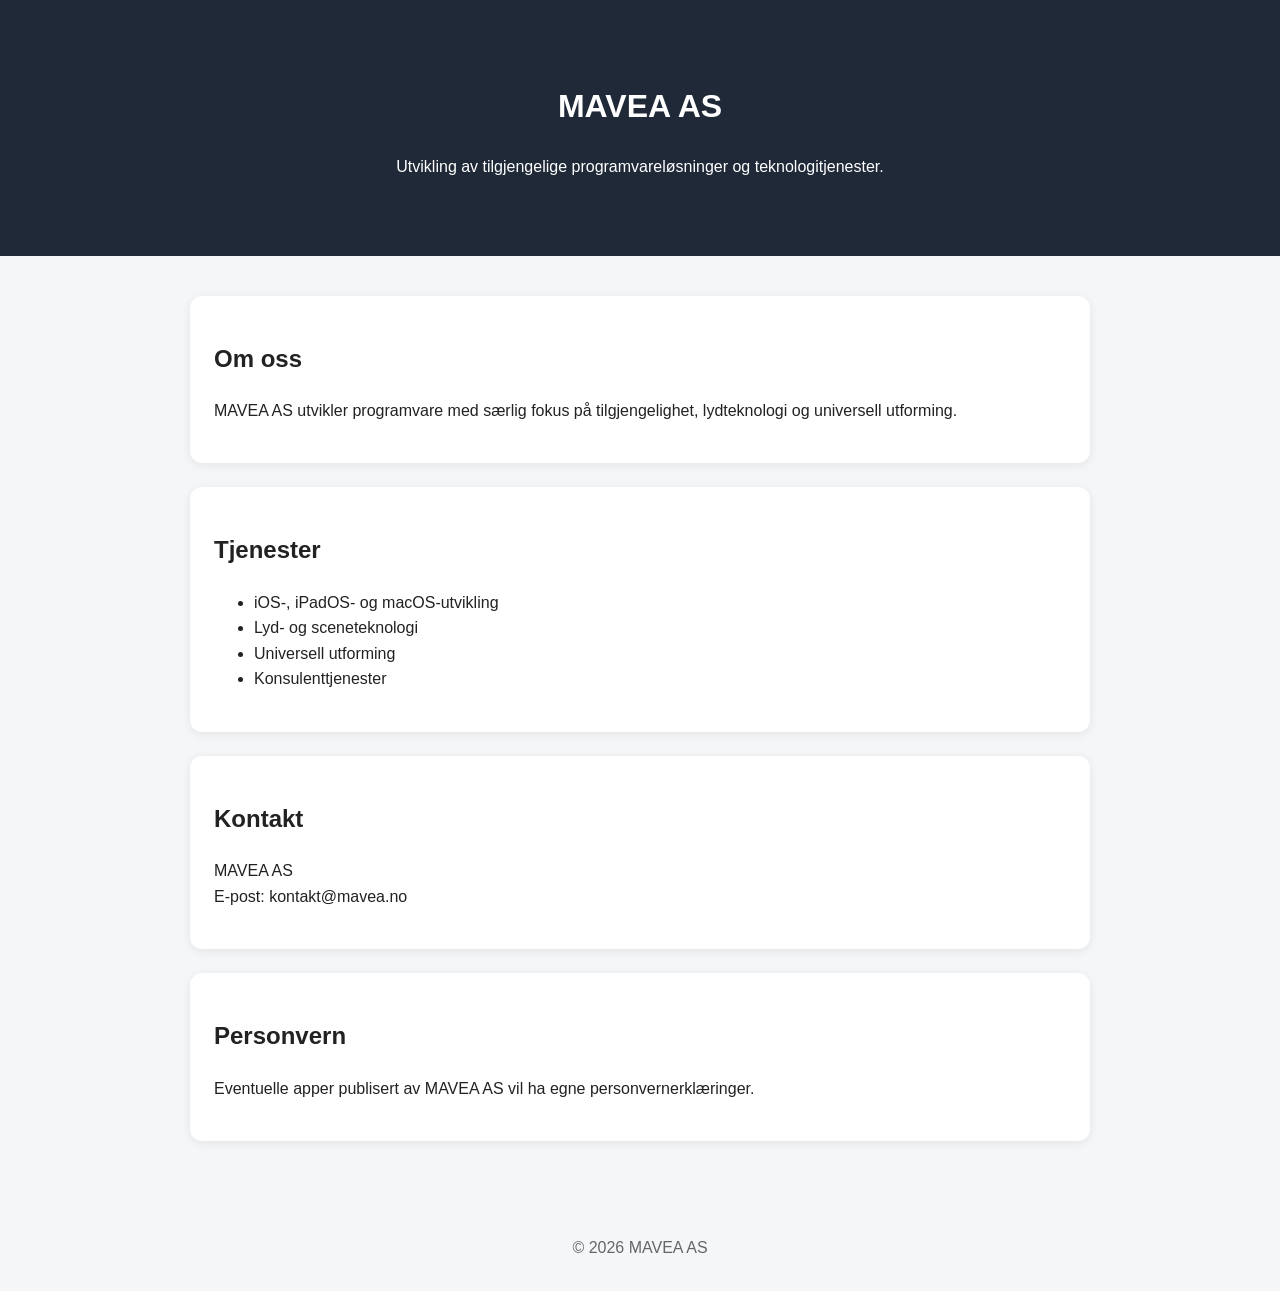
==== index.html @ 47659367 "Add files via upload" ====
<!DOCTYPE html>
<html lang="no"><head><meta charset="UTF-8"><meta name="viewport" content="width=device-width, initial-scale=1.0"><title>MAVEA AS</title><style>body{font-family:-apple-system,BlinkMacSystemFont,"Segoe UI",sans-serif;background:#f4f6f8;color:#222;margin:0;line-height:1.6}header{background:#1f2937;color:#fff;padding:60px 20px;text-align:center}main{max-width:900px;margin:auto;padding:40px 20px}section{background:#fff;padding:24px;margin:0 0 24px;border-radius:12px;box-shadow:0 2px 10px rgba(0,0,0,.08)}footer{text-align:center;padding:30px;color:#666}</style></head><body><header><h1>MAVEA AS</h1><p>Utvikling av tilgjengelige programvareløsninger og teknologitjenester.</p></header><main><section><h2>Om oss</h2><p>MAVEA AS utvikler programvare med særlig fokus på tilgjengelighet, lydteknologi og universell utforming.</p></section><section><h2>Tjenester</h2><ul><li>iOS-, iPadOS- og macOS-utvikling</li><li>Lyd- og sceneteknologi</li><li>Universell utforming</li><li>Konsulenttjenester</li></ul></section><section><h2>Kontakt</h2><p>MAVEA AS<br>E-post: kontakt@mavea.no</p></section><section><h2>Personvern</h2><p>Eventuelle apper publisert av MAVEA AS vil ha egne personvernerklæringer.</p></section></main><footer>&copy; 2026 MAVEA AS</footer></body></html>
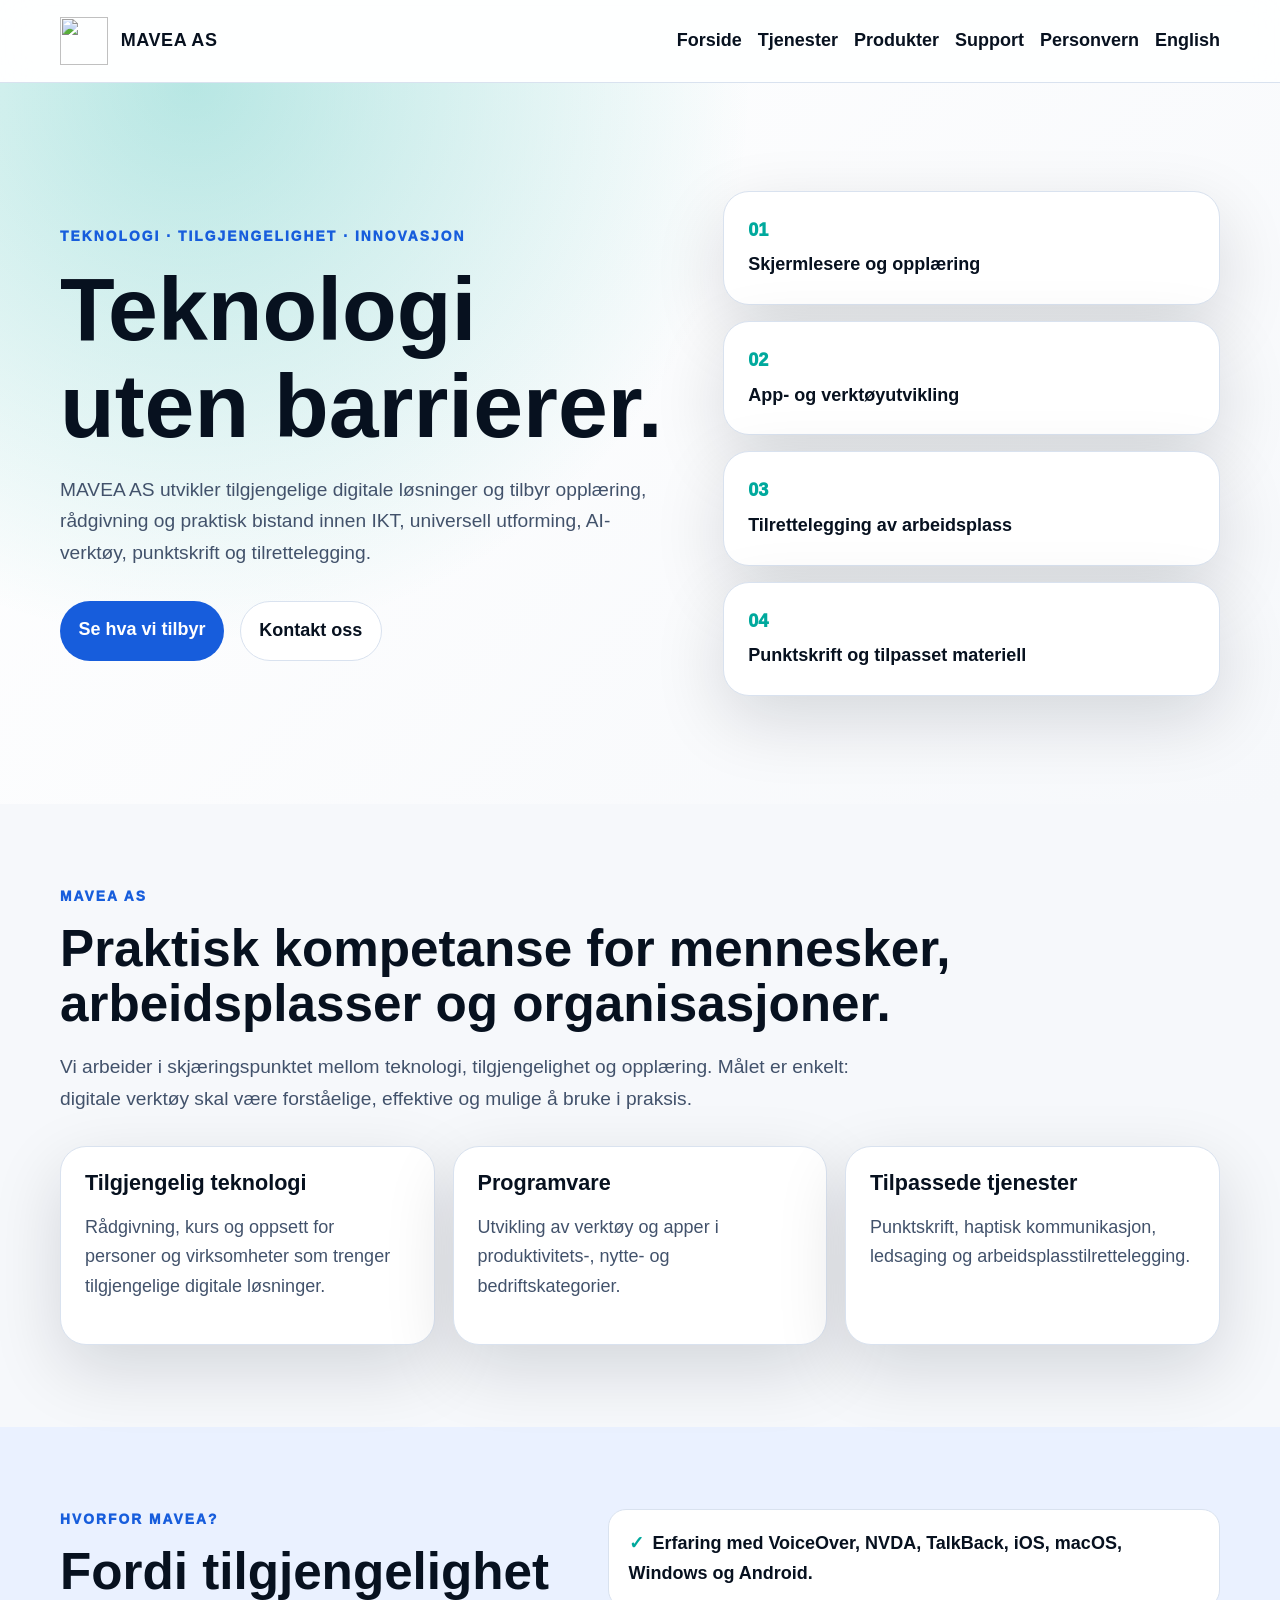
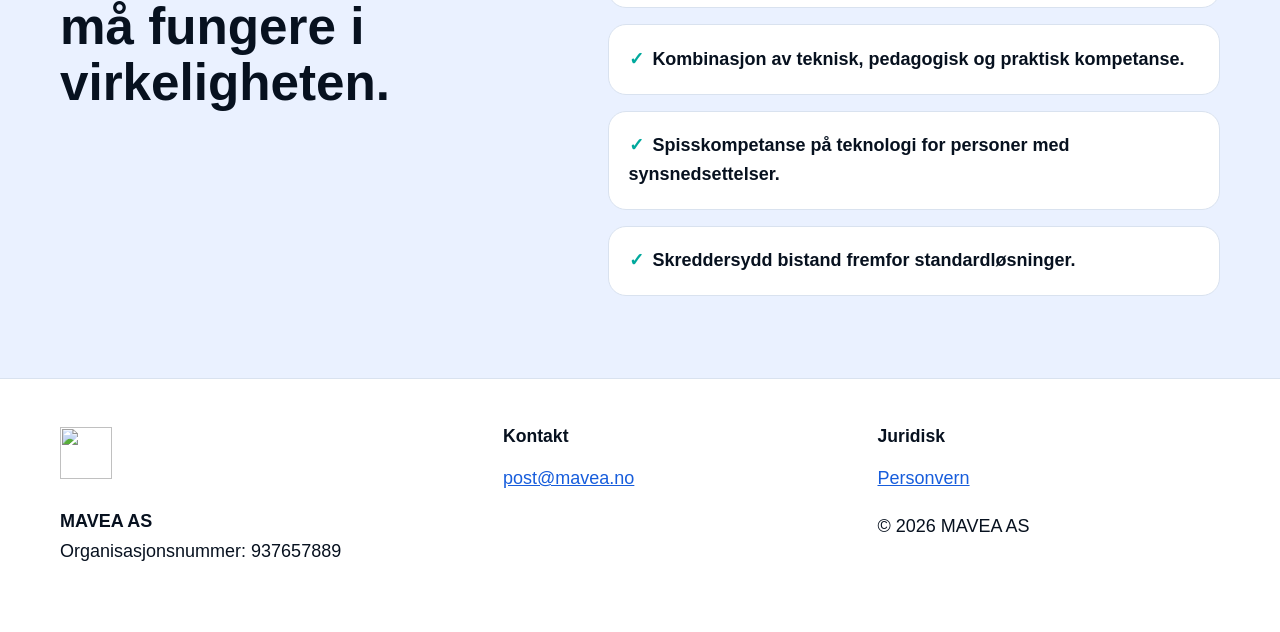
==== commit 4cb46a9c: "Add files via upload" ====
--- a/index.html
+++ b/index.html
@@ -1,2 +1,108 @@
-<!DOCTYPE html>
-<html lang="no"><head><meta charset="UTF-8"><meta name="viewport" content="width=device-width, initial-scale=1.0"><title>MAVEA AS</title><style>body{font-family:-apple-system,BlinkMacSystemFont,"Segoe UI",sans-serif;background:#f4f6f8;color:#222;margin:0;line-height:1.6}header{background:#1f2937;color:#fff;padding:60px 20px;text-align:center}main{max-width:900px;margin:auto;padding:40px 20px}section{background:#fff;padding:24px;margin:0 0 24px;border-radius:12px;box-shadow:0 2px 10px rgba(0,0,0,.08)}footer{text-align:center;padding:30px;color:#666}</style></head><body><header><h1>MAVEA AS</h1><p>Utvikling av tilgjengelige programvareløsninger og teknologitjenester.</p></header><main><section><h2>Om oss</h2><p>MAVEA AS utvikler programvare med særlig fokus på tilgjengelighet, lydteknologi og universell utforming.</p></section><section><h2>Tjenester</h2><ul><li>iOS-, iPadOS- og macOS-utvikling</li><li>Lyd- og sceneteknologi</li><li>Universell utforming</li><li>Konsulenttjenester</li></ul></section><section><h2>Kontakt</h2><p>MAVEA AS<br>E-post: kontakt@mavea.no</p></section><section><h2>Personvern</h2><p>Eventuelle apper publisert av MAVEA AS vil ha egne personvernerklæringer.</p></section></main><footer>&copy; 2026 MAVEA AS</footer></body></html>+<!doctype html>
+<html lang="no">
+<head>
+  <meta charset="utf-8">
+  <meta name="viewport" content="width=device-width, initial-scale=1">
+  <title>MAVEA AS – Teknologi uten barrierer</title>
+  <meta name="description" content="MAVEA AS utvikler tilgjengelige digitale løsninger og tilbyr opplæring, rådgivning og tjenester innen IKT, universell utforming, AI, punktskrift og tilrettelegging.">
+  <meta name="theme-color" content="#07111f">
+  <meta property="og:title" content="MAVEA AS – Teknologi uten barrierer">
+  <meta property="og:description" content="MAVEA AS utvikler tilgjengelige digitale løsninger og tilbyr opplæring, rådgivning og tjenester innen IKT, universell utforming, AI, punktskrift og tilrettelegging.">
+  <meta property="og:type" content="website">
+  <meta property="og:url" content="https://mavea.no/">
+  <meta property="og:image" content="https://mavea.no/assets/og-image.svg">
+  <link rel="icon" href="assets/favicon.svg" type="image/svg+xml">
+  <link rel="manifest" href="manifest.webmanifest">
+  <link rel="stylesheet" href="styles.css">
+</head>
+<body>
+<a class="skip-link" href="#main">Hopp til hovedinnhold</a>
+<header class="site-header">
+  <div class="container header-inner">
+    <a class="brand" href="index.html" aria-label="MAVEA AS">
+      <img src="assets/logo.svg" alt="" class="logo">
+      <span>MAVEA AS</span>
+    </a>
+    <nav class="nav" aria-label="Hovedmeny">
+      
+<a href="index.html">Forside</a>
+<a href="services.html">Tjenester</a>
+<a href="products.html">Produkter</a>
+<a href="support.html">Support</a>
+<a href="privacy.html">Personvern</a>
+<a href="en.html" lang="en">English</a>
+
+    </nav>
+  </div>
+</header>
+<main id="main">
+
+<section class="hero">
+  <div class="container hero-inner">
+    <div>
+      <p class="kicker">Teknologi · tilgjengelighet · innovasjon</p>
+      <h1>Teknologi uten barrierer.</h1>
+      <p class="lead">MAVEA AS utvikler tilgjengelige digitale løsninger og tilbyr opplæring, rådgivning og praktisk bistand innen IKT, universell utforming, AI-verktøy, punktskrift og tilrettelegging.</p>
+      <div class="actions">
+        <a class="button primary" href="services.html">Se hva vi tilbyr</a>
+        <a class="button secondary" href="mailto:post@mavea.no">Kontakt oss</a>
+      </div>
+    </div>
+    <div class="hero-panel" aria-label="Hovedområder">
+      <div><span>01</span><strong>Skjermlesere og opplæring</strong></div>
+      <div><span>02</span><strong>App- og verktøyutvikling</strong></div>
+      <div><span>03</span><strong>Tilrettelegging av arbeidsplass</strong></div>
+      <div><span>04</span><strong>Punktskrift og tilpasset materiell</strong></div>
+    </div>
+  </div>
+</section>
+
+<section class="section">
+  <div class="container">
+    <p class="kicker">MAVEA AS</p>
+    <h2>Praktisk kompetanse for mennesker, arbeidsplasser og organisasjoner.</h2>
+    <p class="intro">Vi arbeider i skjæringspunktet mellom teknologi, tilgjengelighet og opplæring. Målet er enkelt: digitale verktøy skal være forståelige, effektive og mulige å bruke i praksis.</p>
+    <div class="cards">
+      <article class="card"><h3>Tilgjengelig teknologi</h3><p>Rådgivning, kurs og oppsett for personer og virksomheter som trenger tilgjengelige digitale løsninger.</p></article>
+      <article class="card"><h3>Programvare</h3><p>Utvikling av verktøy og apper i produktivitets-, nytte- og bedriftskategorier.</p></article>
+      <article class="card"><h3>Tilpassede tjenester</h3><p>Punktskrift, haptisk kommunikasjon, ledsaging og arbeidsplasstilrettelegging.</p></article>
+    </div>
+  </div>
+</section>
+
+<section class="section alt">
+  <div class="container split">
+    <div>
+      <p class="kicker">Hvorfor MAVEA?</p>
+      <h2>Fordi tilgjengelighet må fungere i virkeligheten.</h2>
+    </div>
+    <ul class="check-list">
+      <li>Erfaring med VoiceOver, NVDA, TalkBack, iOS, macOS, Windows og Android.</li>
+      <li>Kombinasjon av teknisk, pedagogisk og praktisk kompetanse.</li>
+      <li>Spisskompetanse på teknologi for personer med synsnedsettelser.</li>
+      <li>Skreddersydd bistand fremfor standardløsninger.</li>
+    </ul>
+  </div>
+</section>
+
+</main>
+<footer class="footer">
+  <div class="container footer-grid">
+    <div>
+      <img src="assets/logo.svg" alt="" class="footer-logo">
+      <p><strong>MAVEA AS</strong><br>Organisasjonsnummer: 937657889</p>
+    </div>
+    <div>
+      <h2>Kontakt</h2>
+      <p><a href="mailto:post@mavea.no">post@mavea.no</a></p>
+    </div>
+    <div>
+      <h2>Juridisk</h2>
+      <p><a href="privacy.html">Personvern</a></p>
+      <p>© 2026 MAVEA AS</p>
+    </div>
+  </div>
+</footer>
+<script src="script.js"></script>
+</body>
+</html>
--- a/styles.css
+++ b/styles.css
@@ -0,0 +1,4 @@
+
+:root{--bg:#f6f8fb;--surface:#fff;--surface2:#eaf1ff;--text:#07111f;--muted:#42526b;--line:#d9e2ef;--primary:#175ddc;--primary2:#0f3f96;--accent:#00a99d;--gold:#d6a94a;--shadow:0 24px 70px rgba(7,17,31,.14);--radius:26px}
+@media(prefers-color-scheme:dark){:root{--bg:#050914;--surface:#0d1726;--surface2:#101c30;--text:#f6f8fb;--muted:#c7d2e5;--line:#26374f;--primary:#7bb0ff;--primary2:#a7c7ff;--accent:#40dccf;--gold:#f0c76c;--shadow:0 24px 70px rgba(0,0,0,.5)}}
+*{box-sizing:border-box}html{scroll-behavior:smooth}body{margin:0;font-family:-apple-system,BlinkMacSystemFont,"Segoe UI",Roboto,Helvetica,Arial,sans-serif;background:var(--bg);color:var(--text);font-size:18px;line-height:1.65}a{color:var(--primary)}a:focus-visible,button:focus-visible{outline:4px solid var(--accent);outline-offset:4px}.skip-link{position:absolute;top:-100px;left:1rem;background:var(--text);color:var(--bg);padding:.8rem 1rem;border-radius:12px;z-index:999}.skip-link:focus{top:1rem}.container{width:min(1160px,calc(100% - 32px));margin:auto}.site-header{position:sticky;top:0;z-index:20;background:color-mix(in srgb,var(--surface) 88%,transparent);border-bottom:1px solid var(--line);backdrop-filter:blur(18px)}.header-inner{min-height:82px;display:flex;align-items:center;justify-content:space-between;gap:1.2rem}.brand{display:flex;align-items:center;gap:.8rem;color:var(--text);font-weight:900;text-decoration:none;letter-spacing:.03em}.logo{width:48px;height:48px}.nav{display:flex;gap:1rem;flex-wrap:wrap}.nav a{color:var(--text);text-decoration:none;font-weight:750}.nav a:hover{text-decoration:underline}.hero{padding:108px 0;background:radial-gradient(circle at 15% 0%,color-mix(in srgb,var(--accent) 28%,transparent),transparent 35rem),linear-gradient(135deg,var(--surface),var(--bg))}.page-hero{padding:90px 0 60px;background:linear-gradient(135deg,var(--surface),var(--surface2))}.hero-inner{display:grid;grid-template-columns:1.1fr .9fr;gap:56px;align-items:center}.kicker{color:var(--primary);text-transform:uppercase;letter-spacing:.15em;font-size:.86rem;font-weight:950;margin:0 0 .8rem}h1,h2,h3{line-height:1.08;margin:0 0 1rem}h1{font-size:clamp(2.8rem,7vw,5.8rem);max-width:1050px}h2{font-size:clamp(2rem,4vw,3.4rem)}h3{font-size:1.35rem}.lead,.intro{font-size:1.2rem;color:var(--muted);max-width:800px}.actions{display:flex;gap:1rem;flex-wrap:wrap;margin-top:2rem}.button{display:inline-block;border-radius:999px;padding:.9rem 1.15rem;font-weight:900;text-decoration:none}.primary{background:var(--primary);color:white}.secondary{background:var(--surface);border:1px solid var(--line);color:var(--text)}.hero-panel{display:grid;gap:1rem}.hero-panel div,.card,.service,.product-card{background:var(--surface);border:1px solid var(--line);border-radius:var(--radius);padding:1.5rem;box-shadow:var(--shadow)}.hero-panel span{display:block;color:var(--accent);font-weight:950;margin-bottom:.3rem}.section{padding:82px 0}.section.alt{background:var(--surface2)}.cards,.service-grid,.product-grid{display:grid;grid-template-columns:repeat(3,1fr);gap:1.1rem;margin-top:2rem}.service-grid{grid-template-columns:repeat(2,1fr)}.card p,.service p,.product-card p{color:var(--muted)}.split{display:grid;grid-template-columns:.9fr 1.1fr;gap:3rem}.check-list{list-style:none;padding:0;margin:0;display:grid;gap:1rem}.check-list li{background:var(--surface);border:1px solid var(--line);border-radius:18px;padding:1.2rem;font-weight:750}.check-list li:before{content:"✓";color:var(--accent);font-weight:950;margin-right:.55rem}.badge{display:inline-block;border:1px solid var(--line);border-radius:999px;padding:.25rem .7rem;color:var(--primary);font-weight:900;font-size:.85rem}.narrow{max-width:850px}.footer{padding:48px 0;border-top:1px solid var(--line);background:var(--surface)}.footer-grid{display:grid;grid-template-columns:1.2fr 1fr 1fr;gap:2rem}.footer h2{font-size:1.1rem}.footer-logo{width:52px;height:52px}@media(max-width:880px){.header-inner{align-items:flex-start;flex-direction:column;padding:1rem 0}.hero-inner,.cards,.service-grid,.product-grid,.split,.footer-grid{grid-template-columns:1fr}.nav{width:100%}}@media(prefers-reduced-motion:reduce){html{scroll-behavior:auto}}
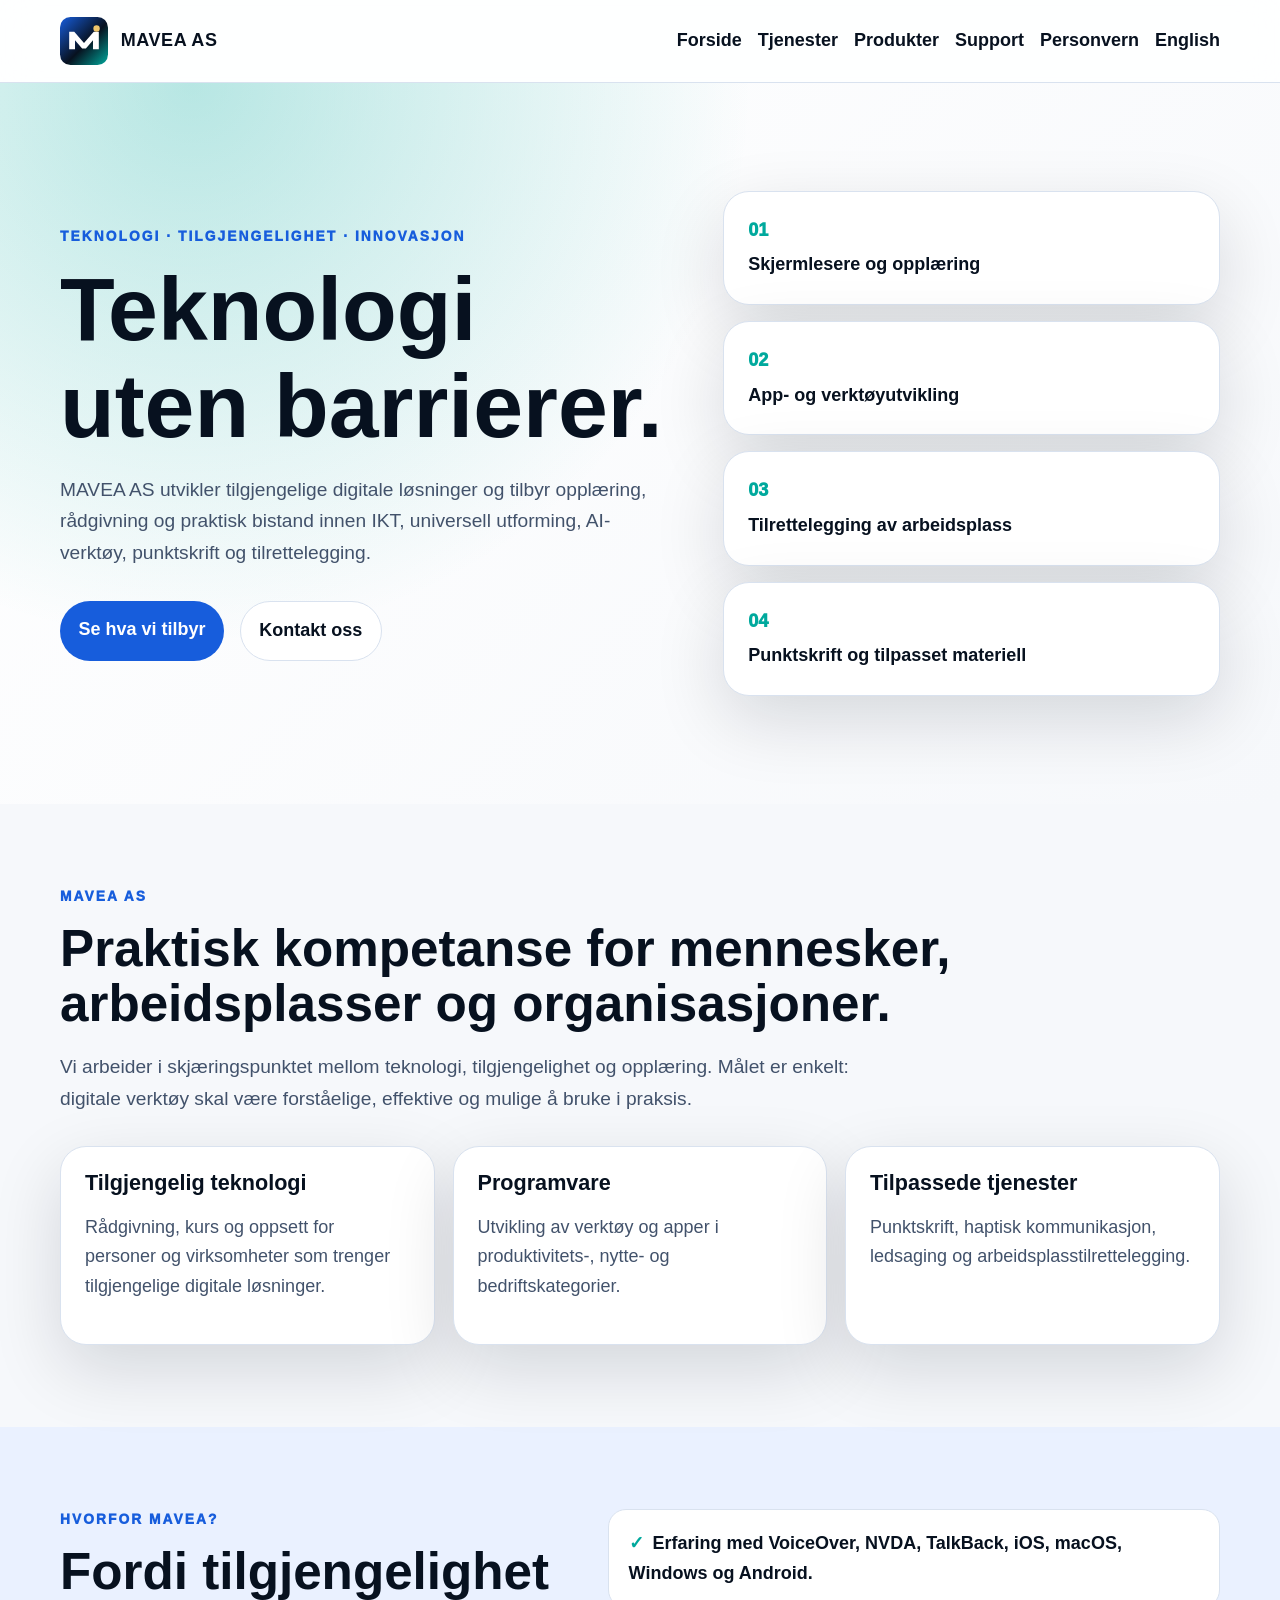
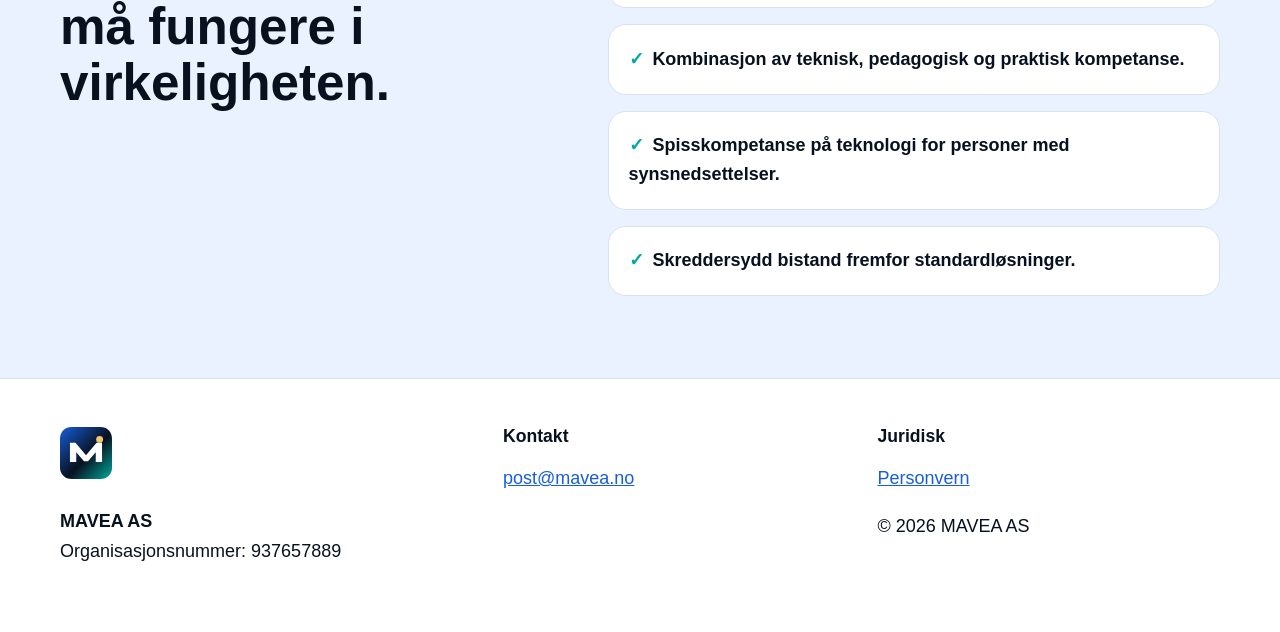
==== commit e42a8ce6: "Add files via upload" ====
--- a/index.html
+++ b/index.html
@@ -10,8 +10,8 @@
   <meta property="og:description" content="MAVEA AS utvikler tilgjengelige digitale løsninger og tilbyr opplæring, rådgivning og tjenester innen IKT, universell utforming, AI, punktskrift og tilrettelegging.">
   <meta property="og:type" content="website">
   <meta property="og:url" content="https://mavea.no/">
-  <meta property="og:image" content="https://mavea.no/assets/og-image.svg">
-  <link rel="icon" href="assets/favicon.svg" type="image/svg+xml">
+  <meta property="og:image" content="https://mavea.no/og-image.svg">
+  <link rel="icon" href="favicon.svg" type="image/svg+xml">
   <link rel="manifest" href="manifest.webmanifest">
   <link rel="stylesheet" href="styles.css">
 </head>
@@ -20,7 +20,7 @@
 <header class="site-header">
   <div class="container header-inner">
     <a class="brand" href="index.html" aria-label="MAVEA AS">
-      <img src="assets/logo.svg" alt="" class="logo">
+      <img src="logo.svg" alt="" class="logo">
       <span>MAVEA AS</span>
     </a>
     <nav class="nav" aria-label="Hovedmeny">
@@ -89,7 +89,7 @@
 <footer class="footer">
   <div class="container footer-grid">
     <div>
-      <img src="assets/logo.svg" alt="" class="footer-logo">
+      <img src="logo.svg" alt="" class="footer-logo">
       <p><strong>MAVEA AS</strong><br>Organisasjonsnummer: 937657889</p>
     </div>
     <div>
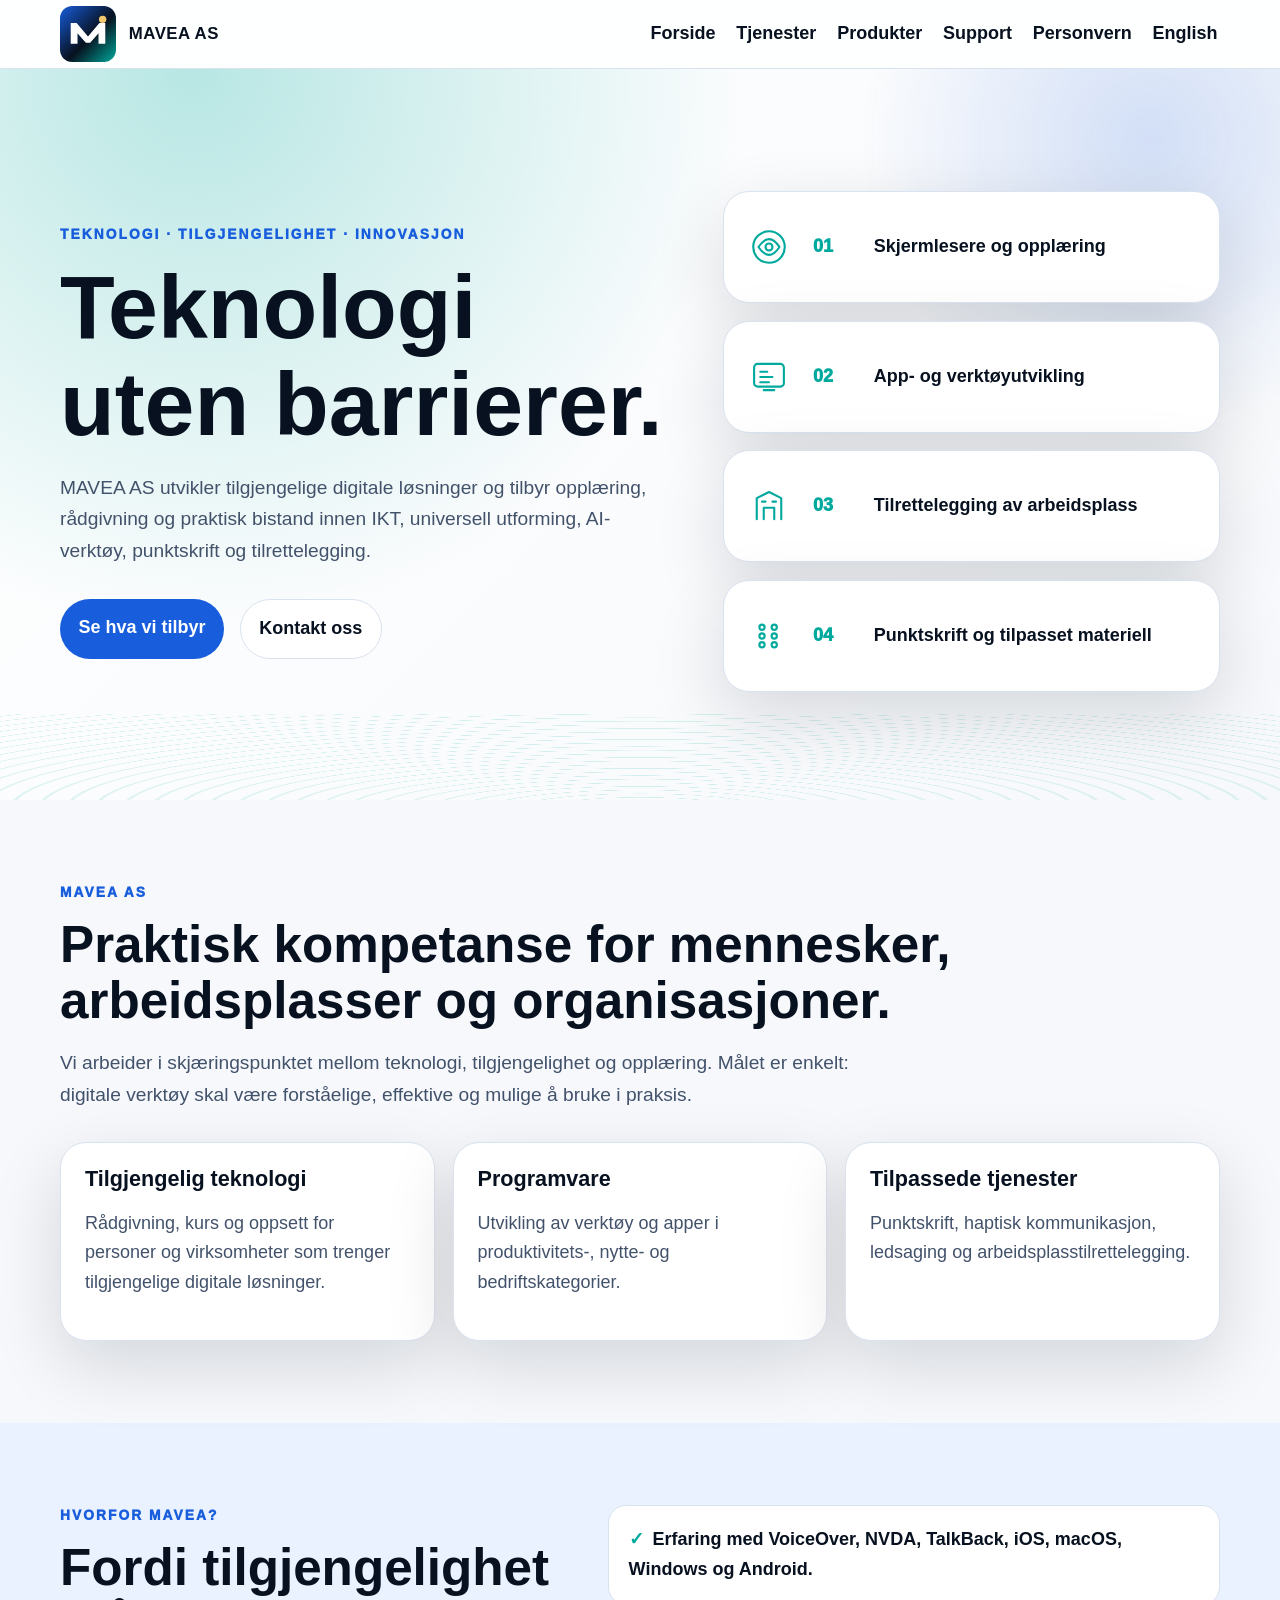
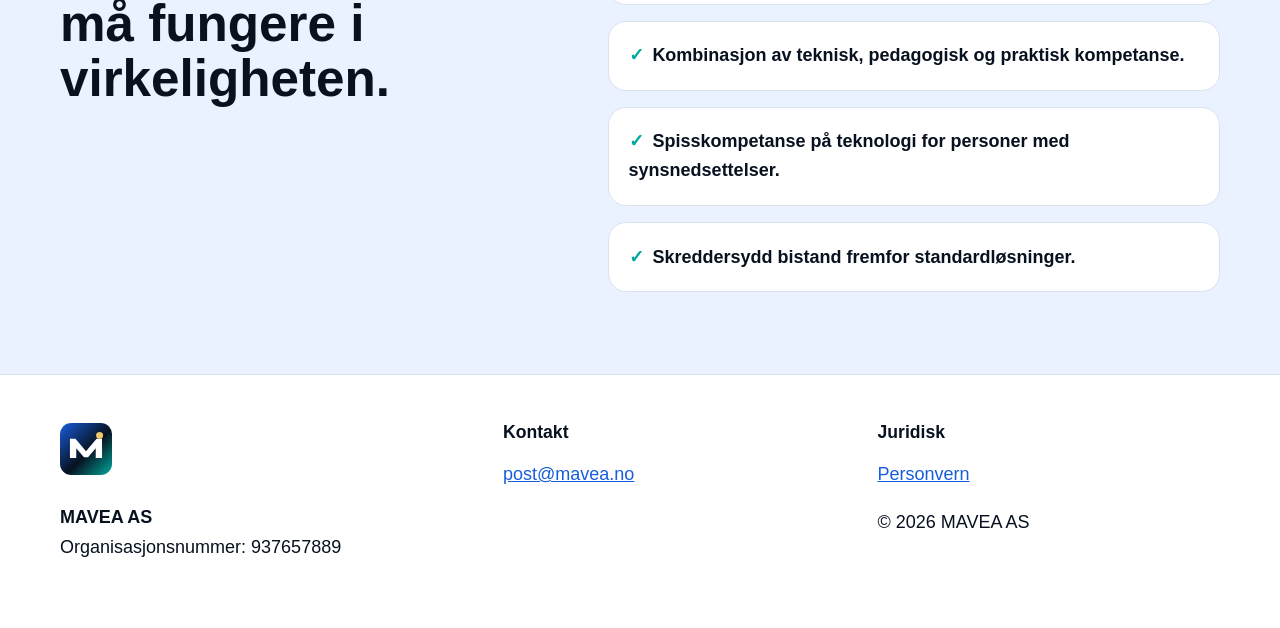
==== commit 370d5d62: "Add files via upload" ====
--- a/index.html
+++ b/index.html
@@ -37,7 +37,7 @@
 </header>
 <main id="main">
 
-<section class="hero">
+<section class="hero hero-enhanced">
   <div class="container hero-inner">
     <div>
       <p class="kicker">Teknologi · tilgjengelighet · innovasjon</p>
@@ -49,10 +49,22 @@
       </div>
     </div>
     <div class="hero-panel" aria-label="Hovedområder">
-      <div><span>01</span><strong>Skjermlesere og opplæring</strong></div>
-      <div><span>02</span><strong>App- og verktøyutvikling</strong></div>
-      <div><span>03</span><strong>Tilrettelegging av arbeidsplass</strong></div>
-      <div><span>04</span><strong>Punktskrift og tilpasset materiell</strong></div>
+      <div class="feature-card">
+        <svg class="feature-icon" aria-hidden="true" viewBox="0 0 48 48"><circle cx="24" cy="24" r="18"/><path d="M12 24c4-6 8-9 12-9s8 3 12 9c-4 6-8 9-12 9s-8-3-12-9Z"/><circle cx="24" cy="24" r="4"/></svg>
+        <span>01</span><strong>Skjermlesere og opplæring</strong>
+      </div>
+      <div class="feature-card">
+        <svg class="feature-icon" aria-hidden="true" viewBox="0 0 48 48"><rect x="7" y="9" width="34" height="26" rx="4"/><path d="M14 18h8M14 24h14M14 30h10M18 39h12"/></svg>
+        <span>02</span><strong>App- og verktøyutvikling</strong>
+      </div>
+      <div class="feature-card">
+        <svg class="feature-icon" aria-hidden="true" viewBox="0 0 48 48"><path d="M10 39V15l14-7 14 7v24"/><path d="M18 39V26h12v13M16 19h4M28 19h4"/></svg>
+        <span>03</span><strong>Tilrettelegging av arbeidsplass</strong>
+      </div>
+      <div class="feature-card">
+        <svg class="feature-icon" aria-hidden="true" viewBox="0 0 48 48"><circle cx="16" cy="14" r="3"/><circle cx="16" cy="24" r="3"/><circle cx="16" cy="34" r="3"/><circle cx="30" cy="14" r="3"/><circle cx="30" cy="24" r="3"/><circle cx="30" cy="34" r="3"/></svg>
+        <span>04</span><strong>Punktskrift og tilpasset materiell</strong>
+      </div>
     </div>
   </div>
 </section>
--- a/styles.css
+++ b/styles.css
@@ -2,3 +2,105 @@
 :root{--bg:#f6f8fb;--surface:#fff;--surface2:#eaf1ff;--text:#07111f;--muted:#42526b;--line:#d9e2ef;--primary:#175ddc;--primary2:#0f3f96;--accent:#00a99d;--gold:#d6a94a;--shadow:0 24px 70px rgba(7,17,31,.14);--radius:26px}
 @media(prefers-color-scheme:dark){:root{--bg:#050914;--surface:#0d1726;--surface2:#101c30;--text:#f6f8fb;--muted:#c7d2e5;--line:#26374f;--primary:#7bb0ff;--primary2:#a7c7ff;--accent:#40dccf;--gold:#f0c76c;--shadow:0 24px 70px rgba(0,0,0,.5)}}
 *{box-sizing:border-box}html{scroll-behavior:smooth}body{margin:0;font-family:-apple-system,BlinkMacSystemFont,"Segoe UI",Roboto,Helvetica,Arial,sans-serif;background:var(--bg);color:var(--text);font-size:18px;line-height:1.65}a{color:var(--primary)}a:focus-visible,button:focus-visible{outline:4px solid var(--accent);outline-offset:4px}.skip-link{position:absolute;top:-100px;left:1rem;background:var(--text);color:var(--bg);padding:.8rem 1rem;border-radius:12px;z-index:999}.skip-link:focus{top:1rem}.container{width:min(1160px,calc(100% - 32px));margin:auto}.site-header{position:sticky;top:0;z-index:20;background:color-mix(in srgb,var(--surface) 88%,transparent);border-bottom:1px solid var(--line);backdrop-filter:blur(18px)}.header-inner{min-height:82px;display:flex;align-items:center;justify-content:space-between;gap:1.2rem}.brand{display:flex;align-items:center;gap:.8rem;color:var(--text);font-weight:900;text-decoration:none;letter-spacing:.03em}.logo{width:48px;height:48px}.nav{display:flex;gap:1rem;flex-wrap:wrap}.nav a{color:var(--text);text-decoration:none;font-weight:750}.nav a:hover{text-decoration:underline}.hero{padding:108px 0;background:radial-gradient(circle at 15% 0%,color-mix(in srgb,var(--accent) 28%,transparent),transparent 35rem),linear-gradient(135deg,var(--surface),var(--bg))}.page-hero{padding:90px 0 60px;background:linear-gradient(135deg,var(--surface),var(--surface2))}.hero-inner{display:grid;grid-template-columns:1.1fr .9fr;gap:56px;align-items:center}.kicker{color:var(--primary);text-transform:uppercase;letter-spacing:.15em;font-size:.86rem;font-weight:950;margin:0 0 .8rem}h1,h2,h3{line-height:1.08;margin:0 0 1rem}h1{font-size:clamp(2.8rem,7vw,5.8rem);max-width:1050px}h2{font-size:clamp(2rem,4vw,3.4rem)}h3{font-size:1.35rem}.lead,.intro{font-size:1.2rem;color:var(--muted);max-width:800px}.actions{display:flex;gap:1rem;flex-wrap:wrap;margin-top:2rem}.button{display:inline-block;border-radius:999px;padding:.9rem 1.15rem;font-weight:900;text-decoration:none}.primary{background:var(--primary);color:white}.secondary{background:var(--surface);border:1px solid var(--line);color:var(--text)}.hero-panel{display:grid;gap:1rem}.hero-panel div,.card,.service,.product-card{background:var(--surface);border:1px solid var(--line);border-radius:var(--radius);padding:1.5rem;box-shadow:var(--shadow)}.hero-panel span{display:block;color:var(--accent);font-weight:950;margin-bottom:.3rem}.section{padding:82px 0}.section.alt{background:var(--surface2)}.cards,.service-grid,.product-grid{display:grid;grid-template-columns:repeat(3,1fr);gap:1.1rem;margin-top:2rem}.service-grid{grid-template-columns:repeat(2,1fr)}.card p,.service p,.product-card p{color:var(--muted)}.split{display:grid;grid-template-columns:.9fr 1.1fr;gap:3rem}.check-list{list-style:none;padding:0;margin:0;display:grid;gap:1rem}.check-list li{background:var(--surface);border:1px solid var(--line);border-radius:18px;padding:1.2rem;font-weight:750}.check-list li:before{content:"✓";color:var(--accent);font-weight:950;margin-right:.55rem}.badge{display:inline-block;border:1px solid var(--line);border-radius:999px;padding:.25rem .7rem;color:var(--primary);font-weight:900;font-size:.85rem}.narrow{max-width:850px}.footer{padding:48px 0;border-top:1px solid var(--line);background:var(--surface)}.footer-grid{display:grid;grid-template-columns:1.2fr 1fr 1fr;gap:2rem}.footer h2{font-size:1.1rem}.footer-logo{width:52px;height:52px}@media(max-width:880px){.header-inner{align-items:flex-start;flex-direction:column;padding:1rem 0}.hero-inner,.cards,.service-grid,.product-grid,.split,.footer-grid{grid-template-columns:1fr}.nav{width:100%}}@media(prefers-reduced-motion:reduce){html{scroll-behavior:auto}}
+
+
+/* Refinement round v4 */
+.site-header .header-inner{
+  min-height:68px;
+}
+.logo{
+  width:56px;
+  height:56px;
+}
+.brand{
+  font-size:1.05rem;
+}
+.hero-enhanced{
+  position:relative;
+  overflow:hidden;
+  padding-top:122px;
+}
+.hero-enhanced::before,
+.hero-enhanced::after{
+  content:"";
+  position:absolute;
+  pointer-events:none;
+  border-radius:50%;
+  filter:blur(1px);
+}
+.hero-enhanced::before{
+  width:620px;
+  height:620px;
+  right:-180px;
+  top:-240px;
+  background:
+    radial-gradient(circle at 50% 50%, color-mix(in srgb,var(--primary) 17%,transparent), transparent 66%);
+}
+.hero-enhanced::after{
+  left:-8%;
+  right:-8%;
+  bottom:-42px;
+  height:160px;
+  border-radius:0;
+  opacity:.36;
+  background:
+    repeating-radial-gradient(ellipse at 50% 100%, transparent 0 12px, color-mix(in srgb,var(--accent) 42%,transparent) 13px 15px, transparent 16px 28px);
+  transform:scaleY(.6);
+}
+.hero-inner{
+  position:relative;
+  z-index:1;
+}
+.hero-panel{
+  gap:1.1rem;
+}
+.feature-card{
+  display:grid;
+  grid-template-columns:52px 48px 1fr;
+  align-items:center;
+  gap:.8rem;
+  min-height:112px;
+  transition:transform .2s ease, box-shadow .2s ease;
+}
+.feature-card:hover{
+  transform:translateY(-3px);
+}
+.feature-icon{
+  width:42px;
+  height:42px;
+  fill:none;
+  stroke:var(--accent);
+  stroke-width:2.4;
+  stroke-linecap:round;
+  stroke-linejoin:round;
+}
+.feature-card span{
+  margin:0;
+  align-self:center;
+}
+.feature-card strong{
+  align-self:center;
+}
+.nav a{
+  padding:.3rem .15rem;
+}
+@media(max-width:880px){
+  .site-header .header-inner{
+    min-height:auto;
+  }
+  .logo{
+    width:52px;
+    height:52px;
+  }
+  .hero-enhanced{
+    padding-top:88px;
+  }
+  .feature-card{
+    grid-template-columns:44px 42px 1fr;
+  }
+}
+@media(prefers-reduced-motion:reduce){
+  .feature-card{
+    transition:none;
+  }
+}
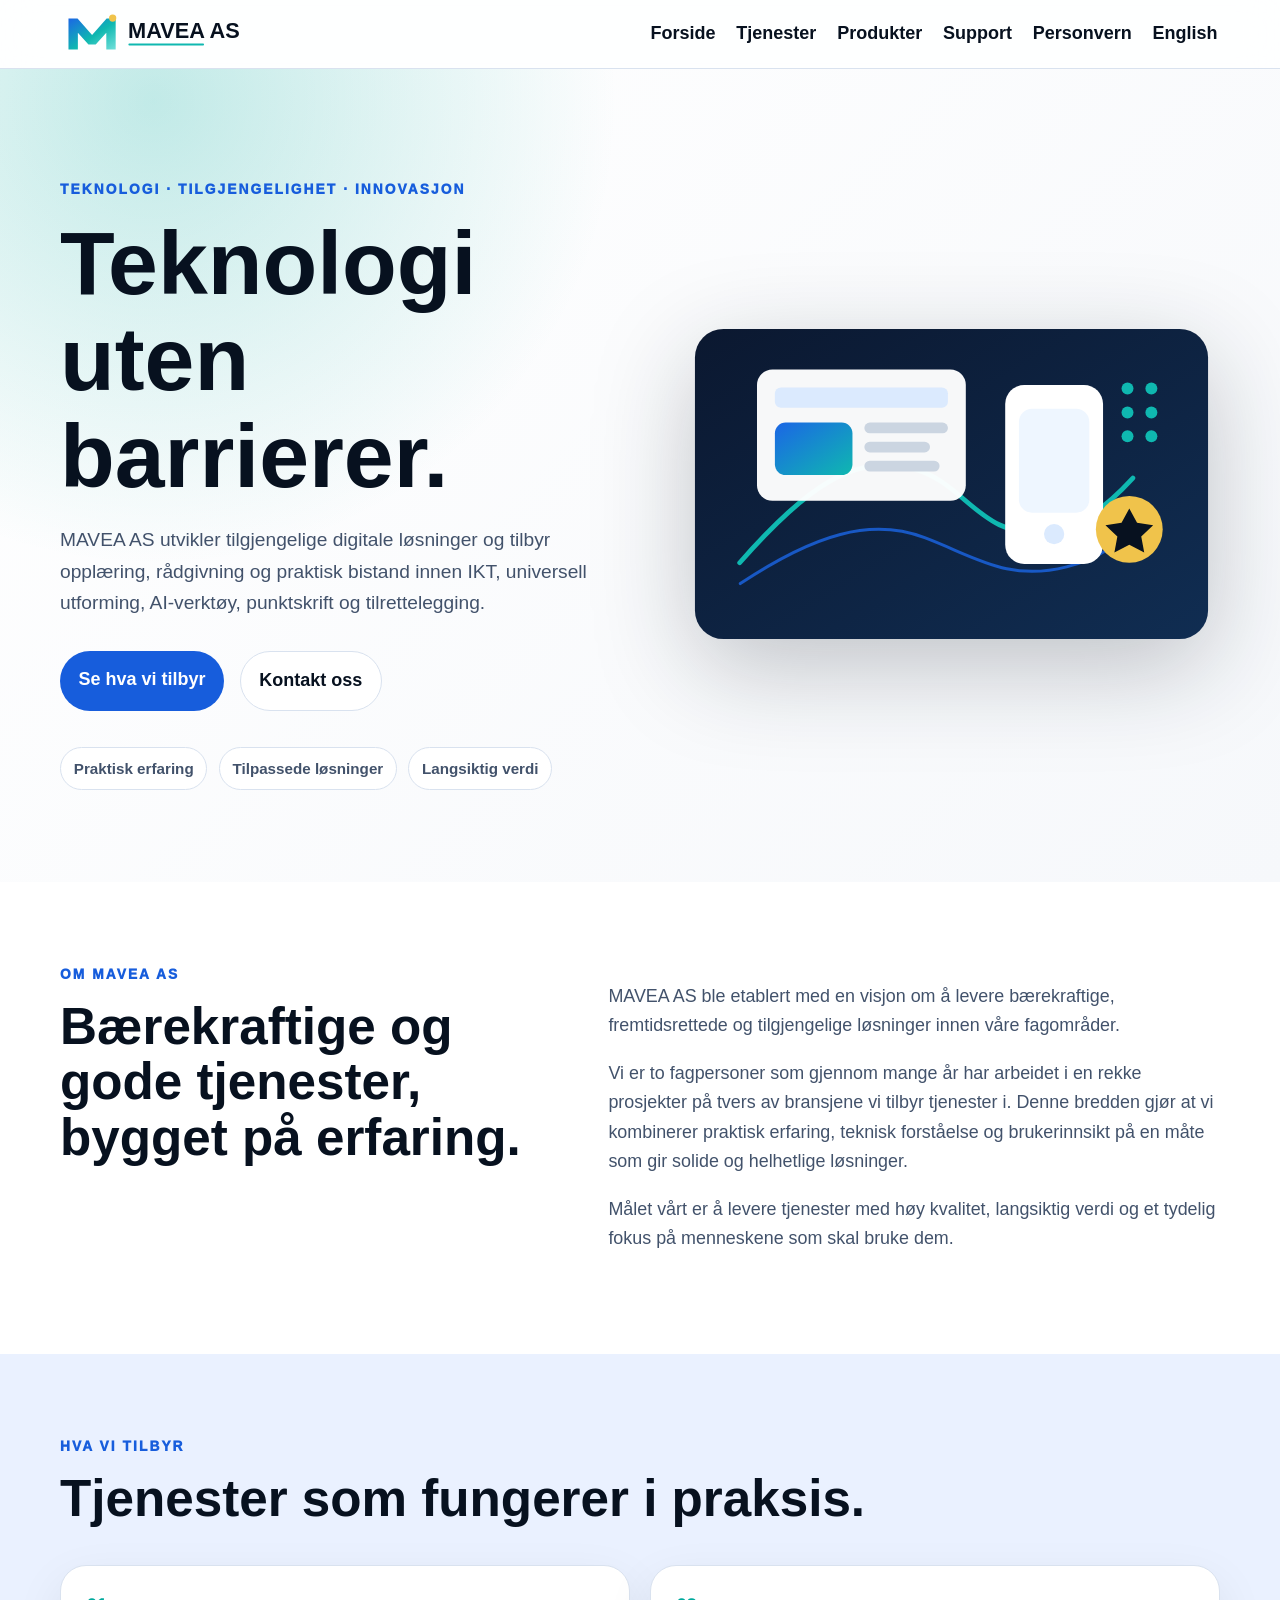
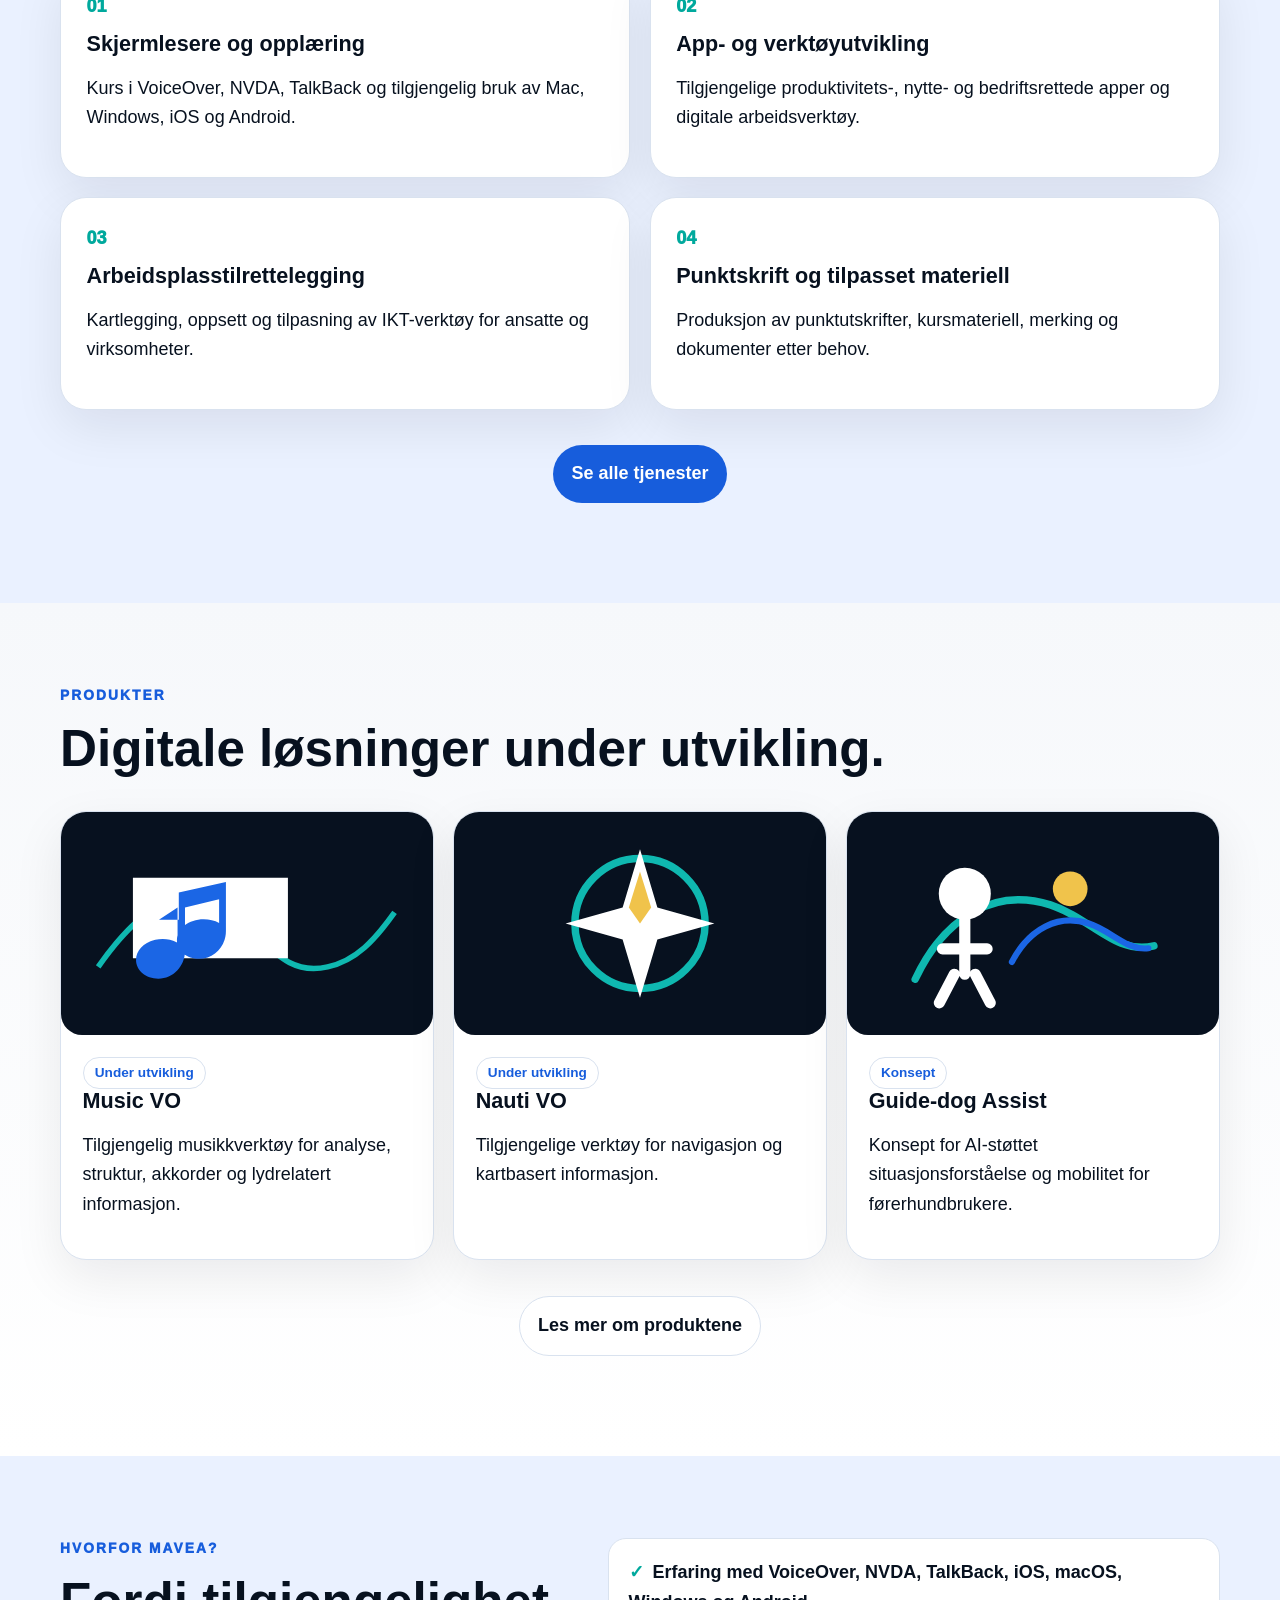
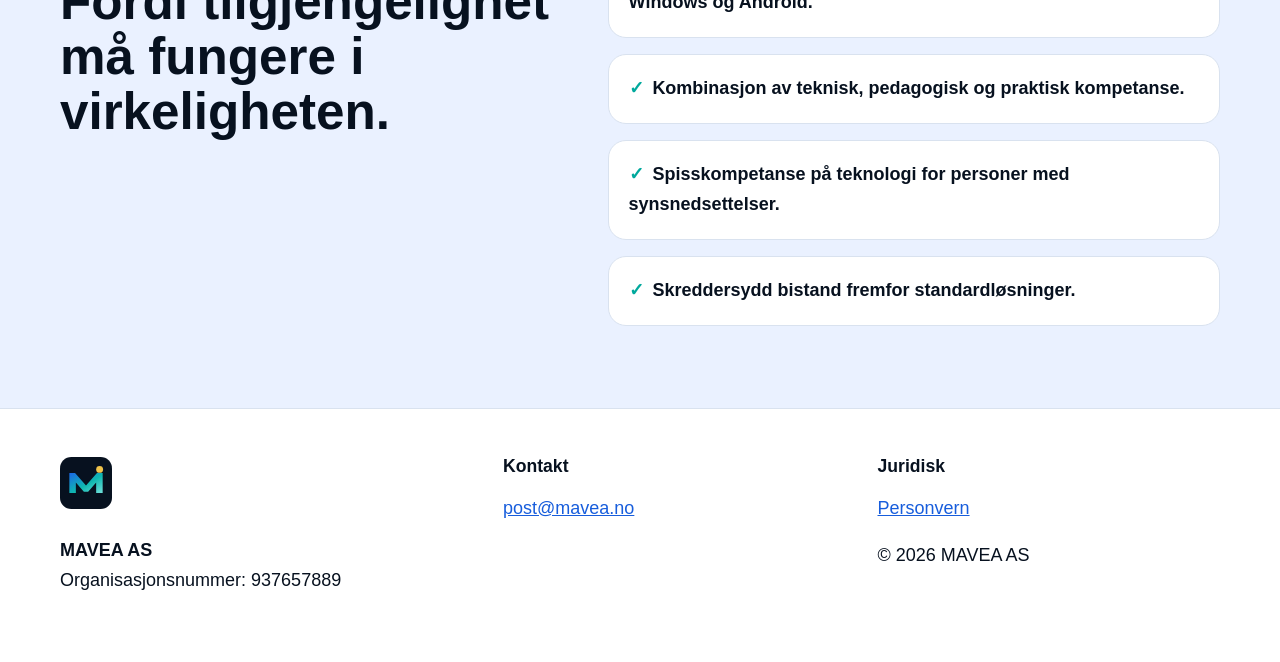
==== commit 43669029: "Add files via upload" ====
--- a/index.html
+++ b/index.html
@@ -19,10 +19,7 @@
 <a class="skip-link" href="#main">Hopp til hovedinnhold</a>
 <header class="site-header">
   <div class="container header-inner">
-    <a class="brand" href="index.html" aria-label="MAVEA AS">
-      <img src="logo.svg" alt="" class="logo">
-      <span>MAVEA AS</span>
-    </a>
+    <a class="brand brand-lockup" href="index.html" aria-label="MAVEA AS"><img src="logo-horizontal.svg" alt="MAVEA AS" class="logo-horizontal"></a>
     <nav class="nav" aria-label="Hovedmeny">
       
 <a href="index.html">Forside</a>
@@ -36,9 +33,8 @@
   </div>
 </header>
 <main id="main">
-
-<section class="hero hero-enhanced">
-  <div class="container hero-inner">
+<section class="hero hero-v5">
+  <div class="container hero-v5-grid">
     <div>
       <p class="kicker">Teknologi · tilgjengelighet · innovasjon</p>
       <h1>Teknologi uten barrierer.</h1>
@@ -47,38 +43,54 @@
         <a class="button primary" href="services.html">Se hva vi tilbyr</a>
         <a class="button secondary" href="mailto:post@mavea.no">Kontakt oss</a>
       </div>
+      <div class="trust-row" aria-label="Våre styrker">
+        <span>Praktisk erfaring</span><span>Tilpassede løsninger</span><span>Langsiktig verdi</span>
+      </div>
     </div>
-    <div class="hero-panel" aria-label="Hovedområder">
-      <div class="feature-card">
-        <svg class="feature-icon" aria-hidden="true" viewBox="0 0 48 48"><circle cx="24" cy="24" r="18"/><path d="M12 24c4-6 8-9 12-9s8 3 12 9c-4 6-8 9-12 9s-8-3-12-9Z"/><circle cx="24" cy="24" r="4"/></svg>
-        <span>01</span><strong>Skjermlesere og opplæring</strong>
-      </div>
-      <div class="feature-card">
-        <svg class="feature-icon" aria-hidden="true" viewBox="0 0 48 48"><rect x="7" y="9" width="34" height="26" rx="4"/><path d="M14 18h8M14 24h14M14 30h10M18 39h12"/></svg>
-        <span>02</span><strong>App- og verktøyutvikling</strong>
-      </div>
-      <div class="feature-card">
-        <svg class="feature-icon" aria-hidden="true" viewBox="0 0 48 48"><path d="M10 39V15l14-7 14 7v24"/><path d="M18 39V26h12v13M16 19h4M28 19h4"/></svg>
-        <span>03</span><strong>Tilrettelegging av arbeidsplass</strong>
-      </div>
-      <div class="feature-card">
-        <svg class="feature-icon" aria-hidden="true" viewBox="0 0 48 48"><circle cx="16" cy="14" r="3"/><circle cx="16" cy="24" r="3"/><circle cx="16" cy="34" r="3"/><circle cx="30" cy="14" r="3"/><circle cx="30" cy="24" r="3"/><circle cx="30" cy="34" r="3"/></svg>
-        <span>04</span><strong>Punktskrift og tilpasset materiell</strong>
-      </div>
+    <div class="hero-art">
+      <img src="hero-illustration.svg" alt="Illustrasjon av tilgjengelig teknologi, mobil, skjerm, punktskrift og navigasjon.">
     </div>
   </div>
 </section>
 
-<section class="section">
+<section class="section about-intro">
+  <div class="container split">
+    <div>
+      <p class="kicker">Om MAVEA AS</p>
+      <h2>Bærekraftige og gode tjenester, bygget på erfaring.</h2>
+    </div>
+    <div class="about-copy">
+      <p>MAVEA AS ble etablert med en visjon om å levere bærekraftige, fremtidsrettede og tilgjengelige løsninger innen våre fagområder.</p>
+      <p>Vi er to fagpersoner som gjennom mange år har arbeidet i en rekke prosjekter på tvers av bransjene vi tilbyr tjenester i. Denne bredden gjør at vi kombinerer praktisk erfaring, teknisk forståelse og brukerinnsikt på en måte som gir solide og helhetlige løsninger.</p>
+      <p>Målet vårt er å levere tjenester med høy kvalitet, langsiktig verdi og et tydelig fokus på menneskene som skal bruke dem.</p>
+    </div>
+  </div>
+</section>
+
+<section class="section alt">
   <div class="container">
-    <p class="kicker">MAVEA AS</p>
-    <h2>Praktisk kompetanse for mennesker, arbeidsplasser og organisasjoner.</h2>
-    <p class="intro">Vi arbeider i skjæringspunktet mellom teknologi, tilgjengelighet og opplæring. Målet er enkelt: digitale verktøy skal være forståelige, effektive og mulige å bruke i praksis.</p>
-    <div class="cards">
-      <article class="card"><h3>Tilgjengelig teknologi</h3><p>Rådgivning, kurs og oppsett for personer og virksomheter som trenger tilgjengelige digitale løsninger.</p></article>
-      <article class="card"><h3>Programvare</h3><p>Utvikling av verktøy og apper i produktivitets-, nytte- og bedriftskategorier.</p></article>
-      <article class="card"><h3>Tilpassede tjenester</h3><p>Punktskrift, haptisk kommunikasjon, ledsaging og arbeidsplasstilrettelegging.</p></article>
+    <p class="kicker">Hva vi tilbyr</p>
+    <h2>Tjenester som fungerer i praksis.</h2>
+    <div class="service-showcase">
+      <article><span class="service-number">01</span><h3>Skjermlesere og opplæring</h3><p>Kurs i VoiceOver, NVDA, TalkBack og tilgjengelig bruk av Mac, Windows, iOS og Android.</p></article>
+      <article><span class="service-number">02</span><h3>App- og verktøyutvikling</h3><p>Tilgjengelige produktivitets-, nytte- og bedriftsrettede apper og digitale arbeidsverktøy.</p></article>
+      <article><span class="service-number">03</span><h3>Arbeidsplasstilrettelegging</h3><p>Kartlegging, oppsett og tilpasning av IKT-verktøy for ansatte og virksomheter.</p></article>
+      <article><span class="service-number">04</span><h3>Punktskrift og tilpasset materiell</h3><p>Produksjon av punktutskrifter, kursmateriell, merking og dokumenter etter behov.</p></article>
     </div>
+    <p class="center-cta"><a class="button primary" href="services.html">Se alle tjenester</a></p>
+  </div>
+</section>
+
+<section class="section products-preview">
+  <div class="container">
+    <p class="kicker">Produkter</p>
+    <h2>Digitale løsninger under utvikling.</h2>
+    <div class="product-preview-grid">
+      <article class="product-preview-card"><img src="product-music.svg" alt=""><div><span class="badge">Under utvikling</span><h3>Music VO</h3><p>Tilgjengelig musikkverktøy for analyse, struktur, akkorder og lydrelatert informasjon.</p></div></article>
+      <article class="product-preview-card"><img src="product-nauti.svg" alt=""><div><span class="badge">Under utvikling</span><h3>Nauti VO</h3><p>Tilgjengelige verktøy for navigasjon og kartbasert informasjon.</p></div></article>
+      <article class="product-preview-card"><img src="product-guide.svg" alt=""><div><span class="badge">Konsept</span><h3>Guide-dog Assist</h3><p>Konsept for AI-støttet situasjonsforståelse og mobilitet for førerhundbrukere.</p></div></article>
+    </div>
+    <p class="center-cta"><a class="button secondary" href="products.html">Les mer om produktene</a></p>
   </div>
 </section>
 
@@ -96,7 +108,6 @@
     </ul>
   </div>
 </section>
-
 </main>
 <footer class="footer">
   <div class="container footer-grid">
--- a/styles.css
+++ b/styles.css
@@ -104,3 +104,38 @@
     transition:none;
   }
 }
+
+/* Version 5 full redesign */
+.logo-horizontal{width:230px;height:auto;display:block}
+.brand-lockup{padding:.2rem 0}
+.hero-v5{padding:110px 0 92px;background:
+radial-gradient(circle at 12% 4%,color-mix(in srgb,var(--accent) 24%,transparent),transparent 29rem),
+linear-gradient(135deg,var(--surface),var(--bg));overflow:hidden}
+.hero-v5-grid{display:grid;grid-template-columns:1fr .95fr;gap:58px;align-items:center}
+.hero-art img{width:100%;height:auto;display:block;filter:drop-shadow(0 28px 50px rgba(7,17,31,.24))}
+.trust-row{display:flex;flex-wrap:wrap;gap:.7rem;margin-top:2.2rem}
+.trust-row span{padding:.5rem .8rem;border:1px solid var(--line);border-radius:999px;background:var(--surface);font-weight:750;color:var(--muted);font-size:.95rem}
+.about-intro{background:var(--surface)}
+.about-copy p{font-size:1.12rem;color:var(--muted)}
+.service-showcase{display:grid;grid-template-columns:repeat(2,1fr);gap:1.2rem;margin-top:2.4rem}
+.service-showcase article{background:var(--surface);border:1px solid var(--line);border-radius:26px;padding:1.6rem;box-shadow:0 18px 50px rgba(7,17,31,.08)}
+.service-number{display:inline-block;color:var(--accent);font-weight:950;margin-bottom:.7rem}
+.center-cta{text-align:center;margin-top:2.2rem}
+.products-preview{background:linear-gradient(180deg,var(--bg),var(--surface))}
+.product-preview-grid{display:grid;grid-template-columns:repeat(3,1fr);gap:1.2rem;margin-top:2.2rem}
+.product-preview-card{background:var(--surface);border:1px solid var(--line);border-radius:26px;overflow:hidden;box-shadow:0 18px 50px rgba(7,17,31,.08)}
+.product-preview-card img{width:100%;display:block}
+.product-preview-card>div{padding:1.35rem}
+.product-detail-grid{display:grid;gap:1.5rem}
+.product-detail-card{display:grid;grid-template-columns:320px 1fr;gap:2rem;align-items:center;background:var(--surface);border:1px solid var(--line);border-radius:28px;padding:1.3rem;box-shadow:0 18px 50px rgba(7,17,31,.08)}
+.product-detail-card img{width:100%;border-radius:20px}
+.text-link{font-weight:850}
+@media(max-width:920px){
+  .logo-horizontal{width:205px}
+  .hero-v5-grid,.service-showcase,.product-preview-grid,.product-detail-card{grid-template-columns:1fr}
+  .product-detail-card{gap:1rem}
+}
+@media(prefers-color-scheme:dark){
+  .logo-horizontal{filter:brightness(1.18)}
+  .hero-art img{filter:drop-shadow(0 28px 50px rgba(0,0,0,.45))}
+}
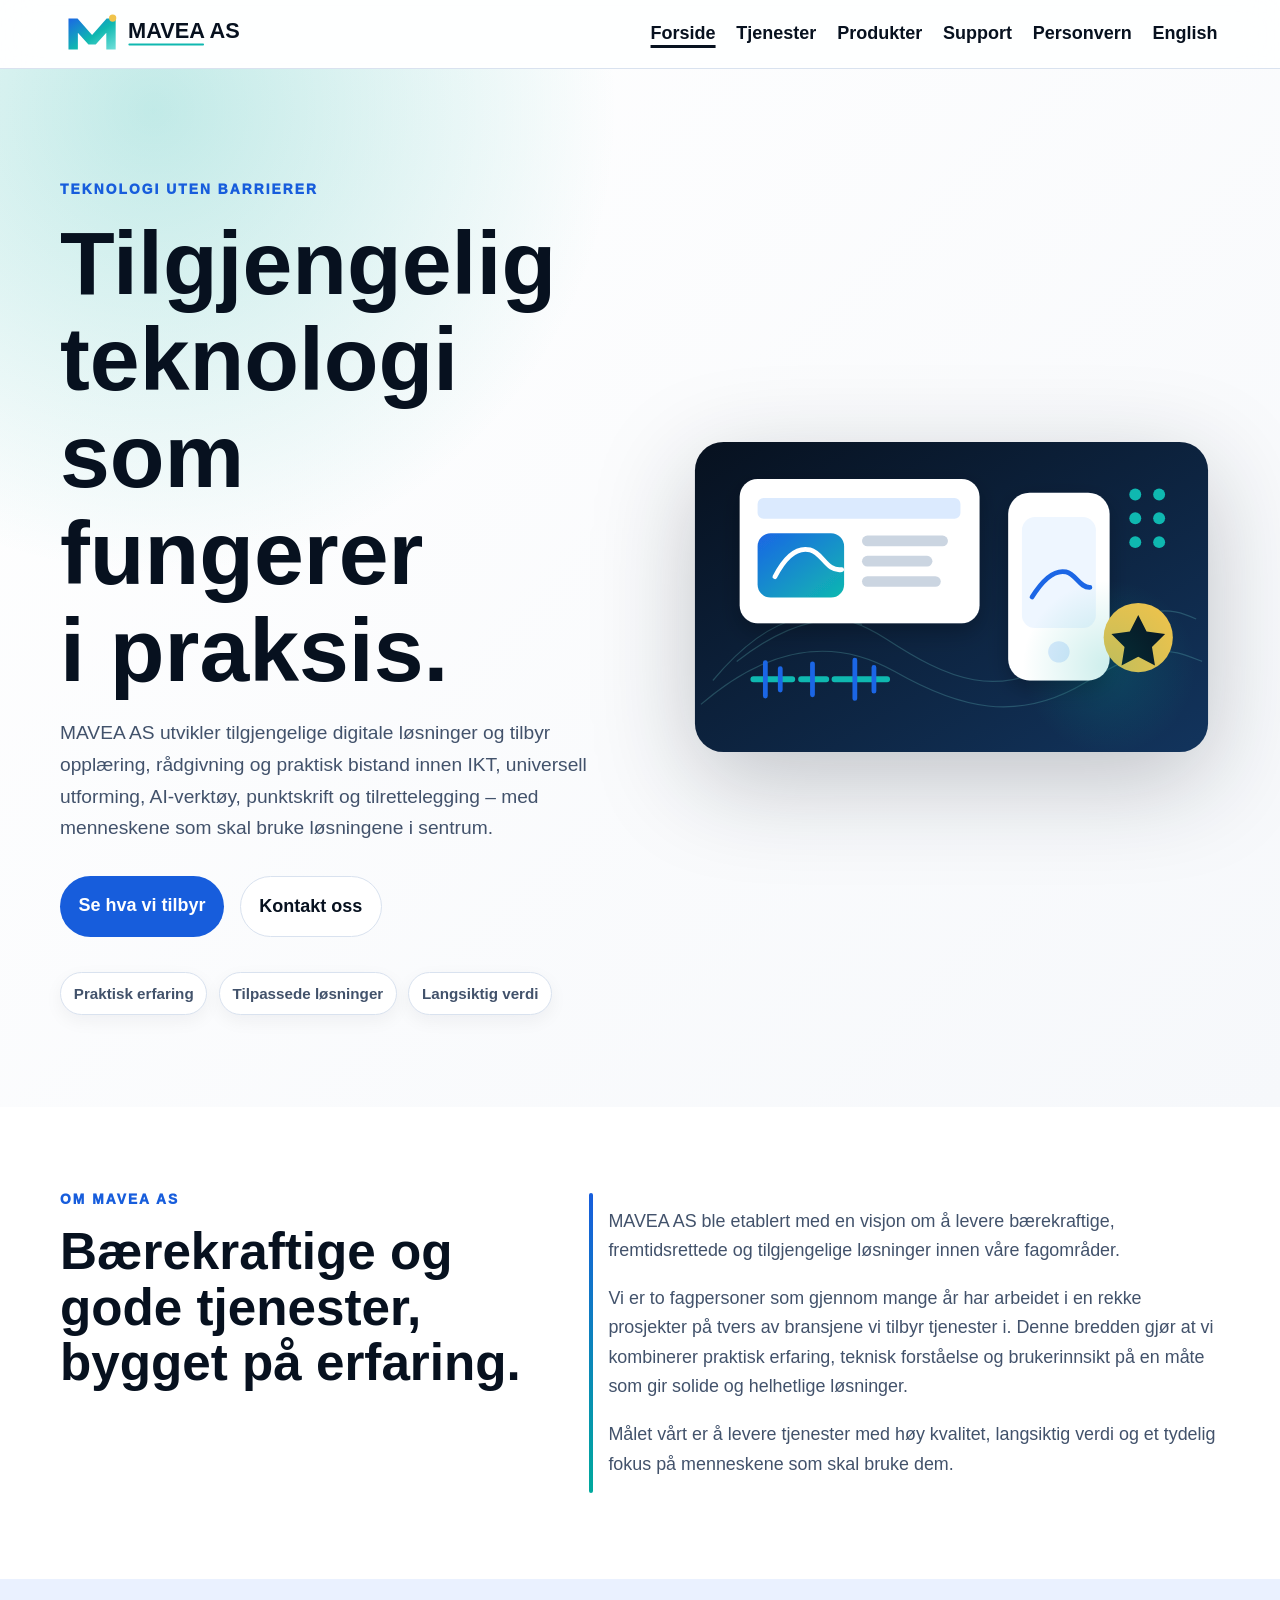
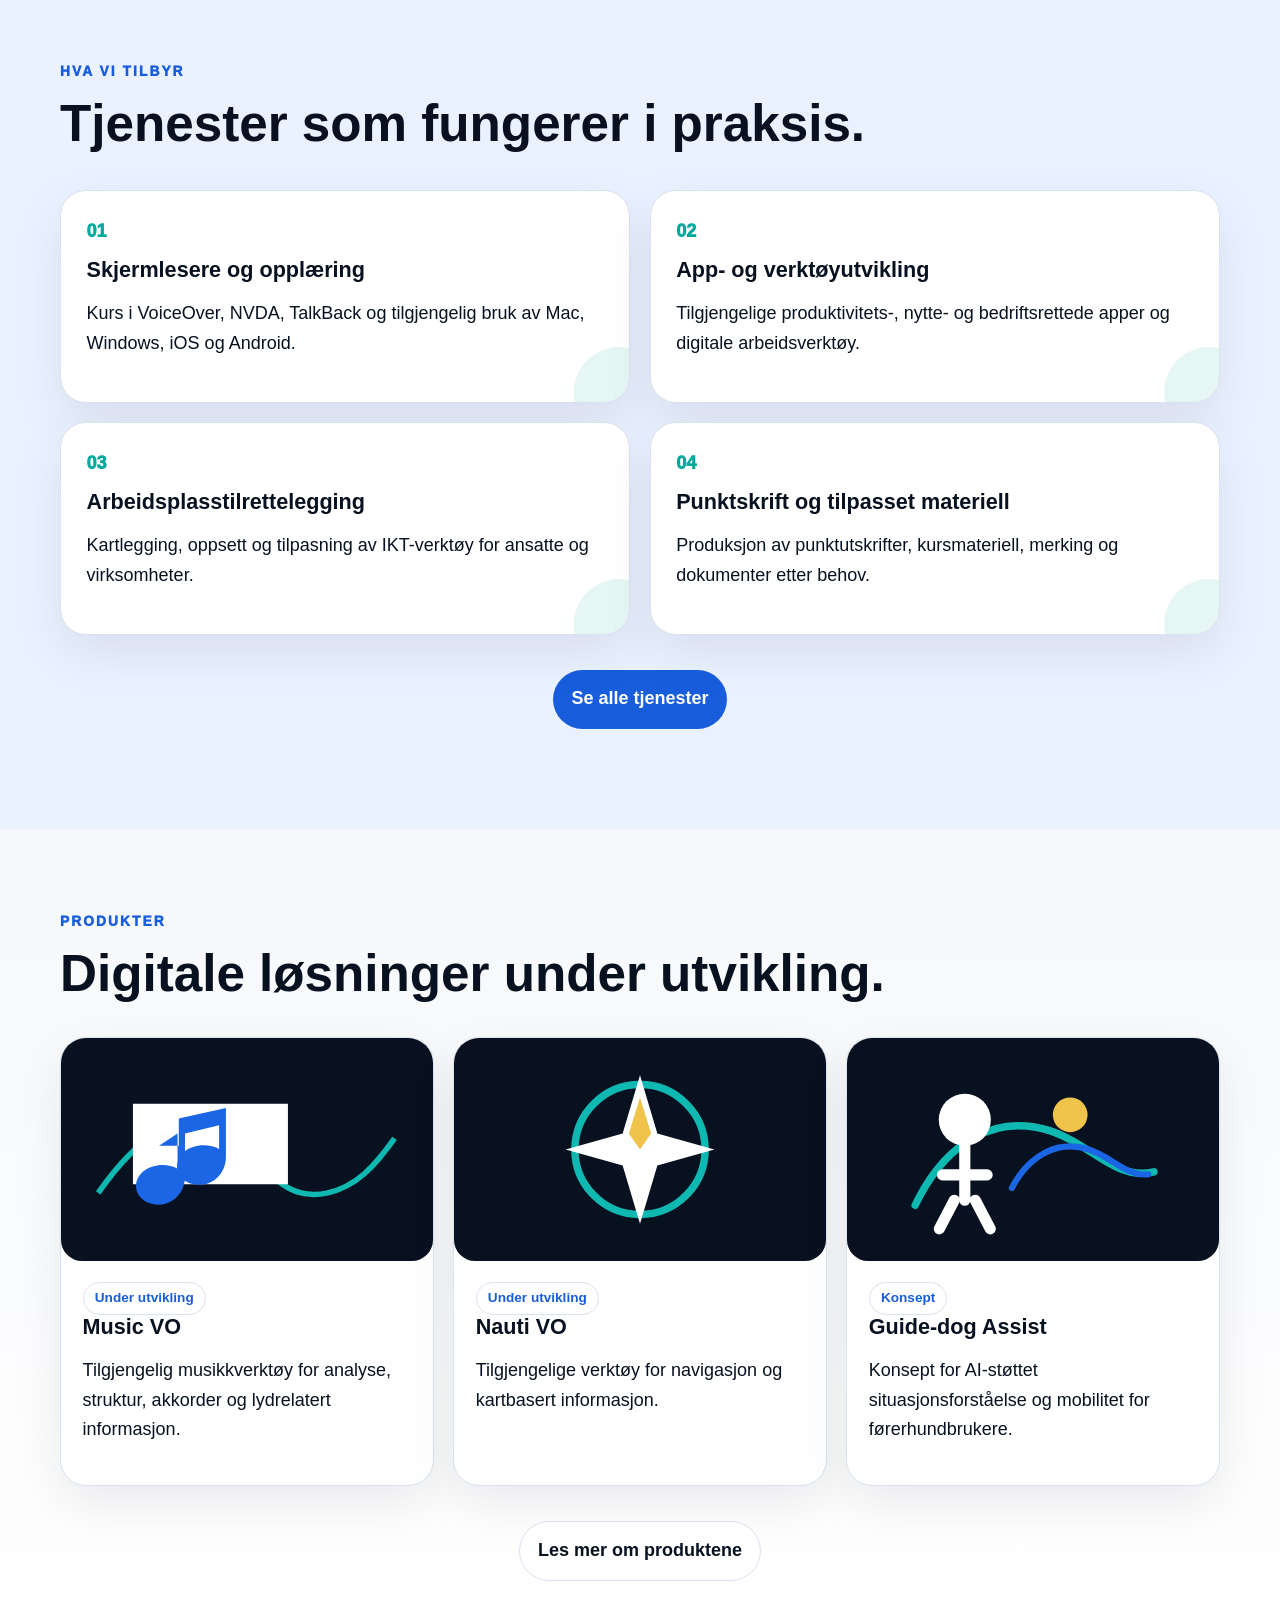
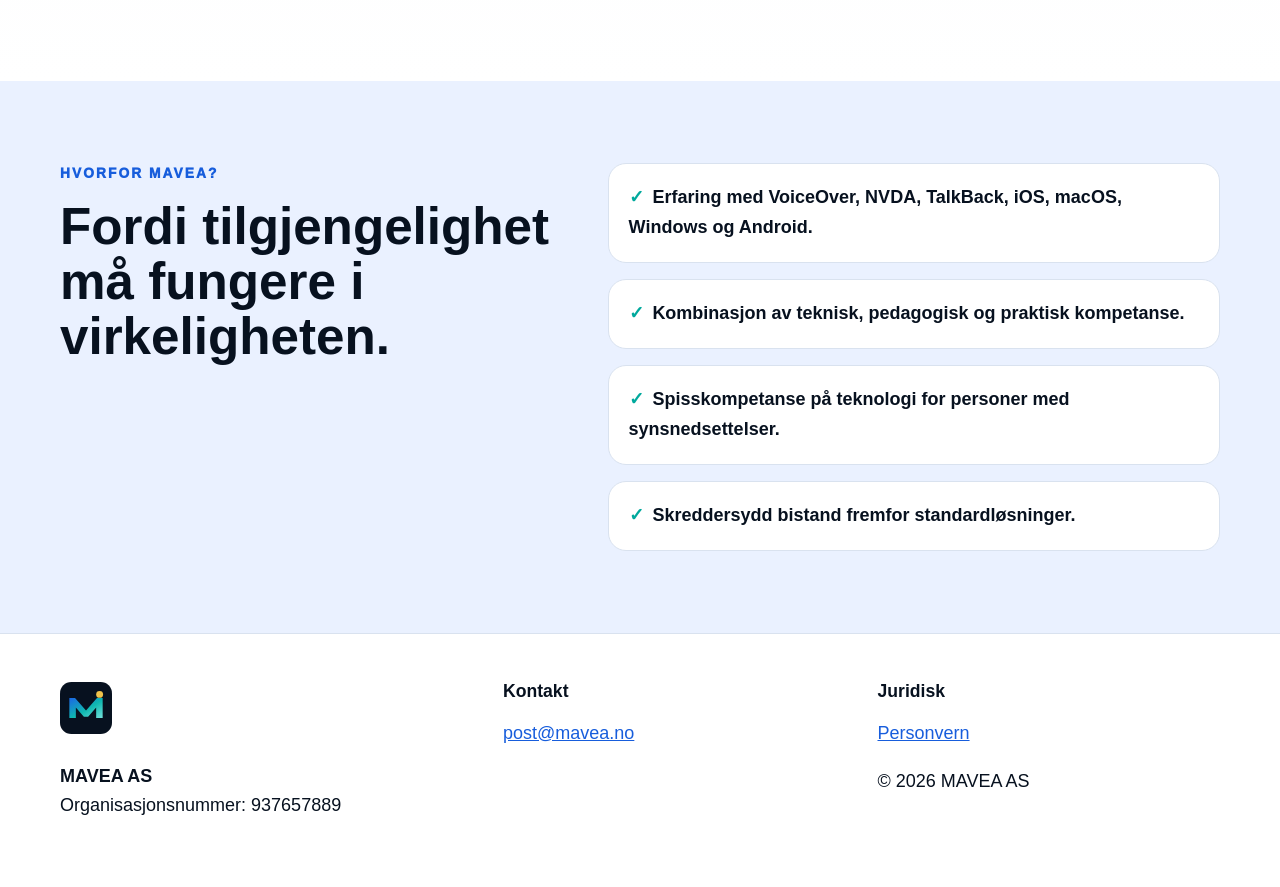
==== commit eb1b7f9c: "Add files via upload" ====
--- a/index.html
+++ b/index.html
@@ -36,9 +36,9 @@
 <section class="hero hero-v5">
   <div class="container hero-v5-grid">
     <div>
-      <p class="kicker">Teknologi · tilgjengelighet · innovasjon</p>
-      <h1>Teknologi uten barrierer.</h1>
-      <p class="lead">MAVEA AS utvikler tilgjengelige digitale løsninger og tilbyr opplæring, rådgivning og praktisk bistand innen IKT, universell utforming, AI-verktøy, punktskrift og tilrettelegging.</p>
+      <p class="kicker">Teknologi uten barrierer</p>
+      <h1>Tilgjengelig teknologi som fungerer i praksis.</h1>
+      <p class="lead">MAVEA AS utvikler tilgjengelige digitale løsninger og tilbyr opplæring, rådgivning og praktisk bistand innen IKT, universell utforming, AI-verktøy, punktskrift og tilrettelegging – med menneskene som skal bruke løsningene i sentrum.</p>
       <div class="actions">
         <a class="button primary" href="services.html">Se hva vi tilbyr</a>
         <a class="button secondary" href="mailto:post@mavea.no">Kontakt oss</a>
--- a/styles.css
+++ b/styles.css
@@ -139,3 +139,103 @@
   .logo-horizontal{filter:brightness(1.18)}
   .hero-art img{filter:drop-shadow(0 28px 50px rgba(0,0,0,.45))}
 }
+
+/* Version 6 polish */
+:root{
+  --ease-out:cubic-bezier(.2,.75,.2,1);
+}
+.hero-v5 h1{
+  max-width:820px;
+  text-wrap:balance;
+}
+.hero-v5 .lead{
+  max-width:760px;
+}
+.button,
+.nav a,
+.product-preview-card,
+.service-showcase article,
+.hero-art img{
+  transition:
+    transform .24s var(--ease-out),
+    box-shadow .24s var(--ease-out),
+    background-color .24s var(--ease-out),
+    border-color .24s var(--ease-out);
+}
+.button:hover{
+  transform:translateY(-2px);
+}
+.primary:hover{
+  box-shadow:0 14px 30px color-mix(in srgb,var(--primary) 28%,transparent);
+}
+.nav a:hover{
+  transform:translateY(-1px);
+}
+.product-preview-card:hover,
+.service-showcase article:hover{
+  transform:translateY(-5px);
+  box-shadow:0 24px 60px rgba(7,17,31,.13);
+}
+.hero-art{
+  position:relative;
+}
+.hero-art::after{
+  content:"";
+  position:absolute;
+  width:180px;
+  height:180px;
+  right:4%;
+  bottom:2%;
+  border-radius:50%;
+  background:radial-gradient(circle,color-mix(in srgb,var(--accent) 20%,transparent),transparent 68%);
+  pointer-events:none;
+}
+.hero-art img{
+  animation:heroFloat 7s ease-in-out infinite;
+}
+@keyframes heroFloat{
+  0%,100%{transform:translateY(0)}
+  50%{transform:translateY(-7px)}
+}
+.about-copy{
+  position:relative;
+}
+.about-copy::before{
+  content:"";
+  position:absolute;
+  left:-1.2rem;
+  top:.25rem;
+  bottom:.25rem;
+  width:4px;
+  border-radius:999px;
+  background:linear-gradient(var(--primary),var(--accent));
+}
+.service-showcase article{
+  position:relative;
+  overflow:hidden;
+}
+.service-showcase article::after{
+  content:"";
+  position:absolute;
+  width:90px;
+  height:90px;
+  right:-35px;
+  bottom:-35px;
+  border-radius:50%;
+  background:color-mix(in srgb,var(--accent) 10%,transparent);
+}
+.trust-row span{
+  box-shadow:0 6px 18px rgba(7,17,31,.05);
+}
+@media(prefers-reduced-motion:reduce){
+  .button,.nav a,.product-preview-card,.service-showcase article,.hero-art img{
+    transition:none;
+    animation:none;
+  }
+}
+
+.nav a[aria-current="page"]{
+  text-decoration:underline;
+  text-decoration-thickness:3px;
+  text-underline-offset:6px;
+}
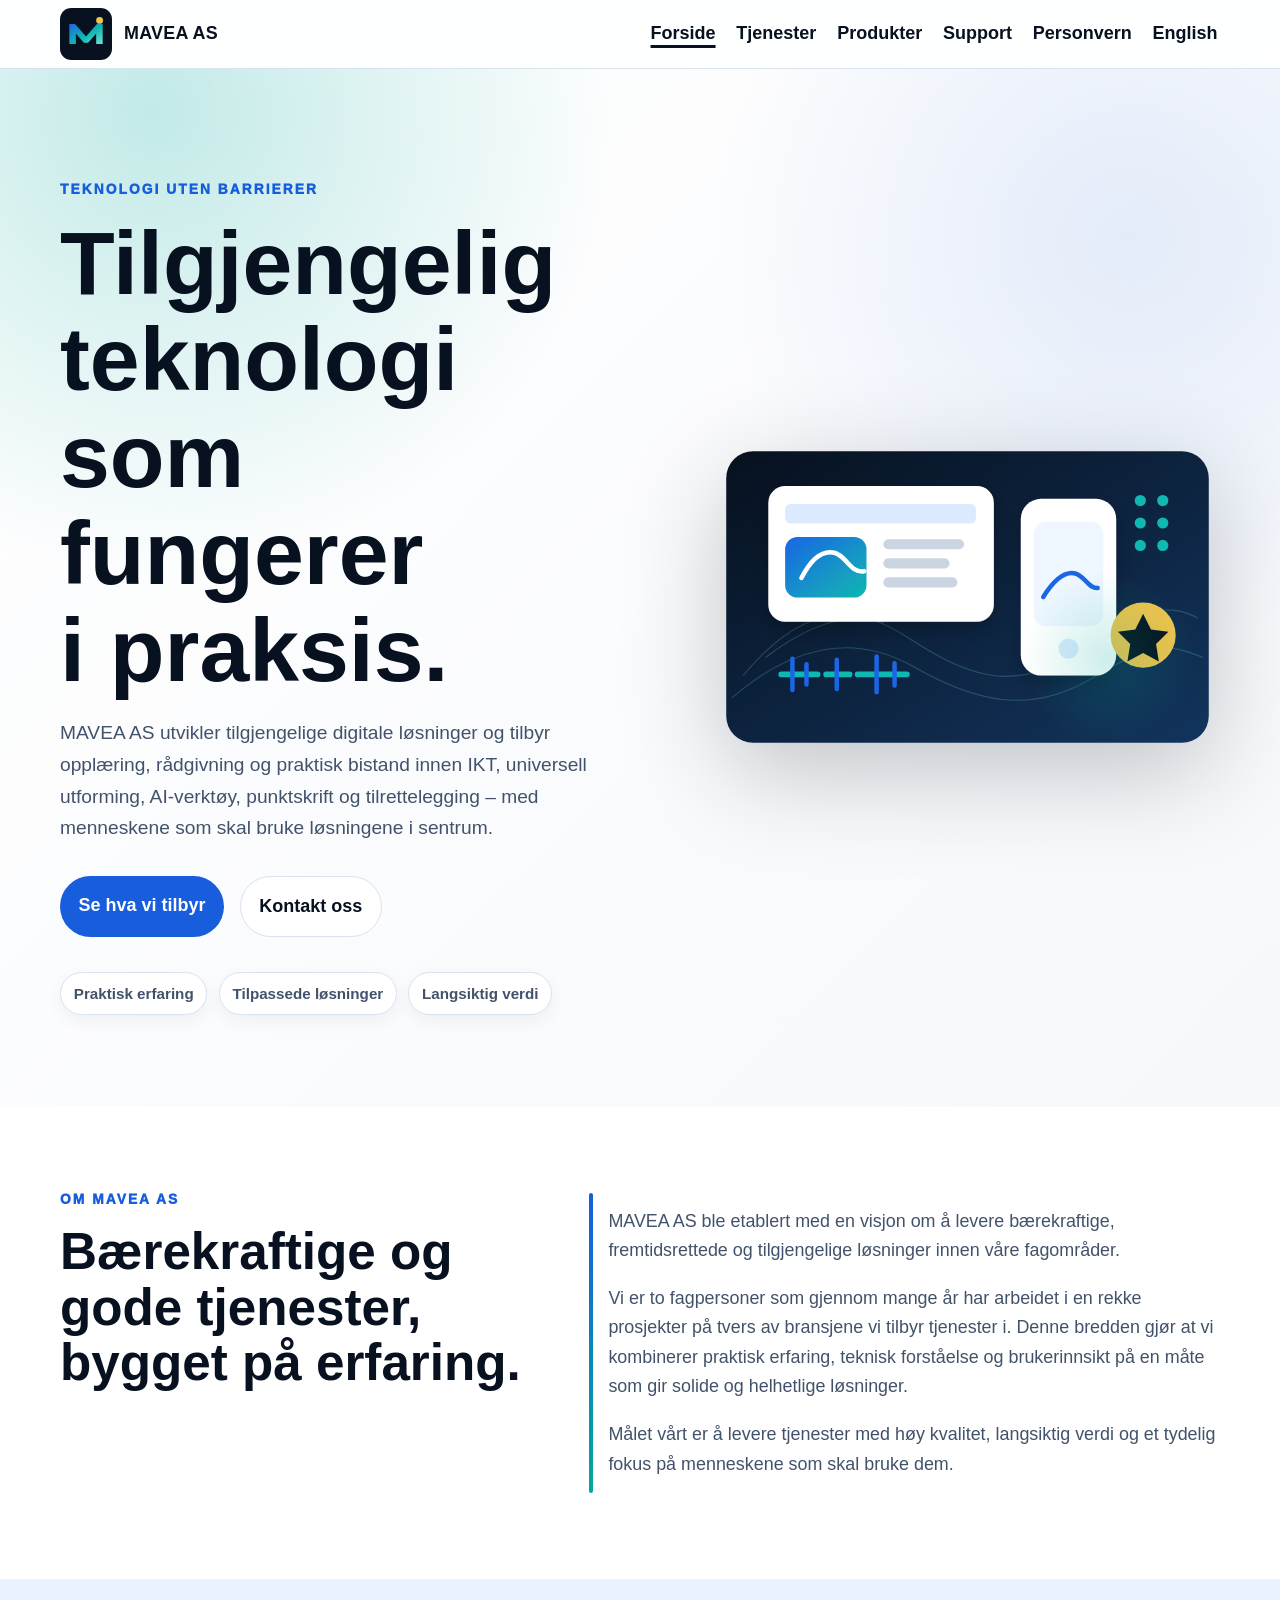
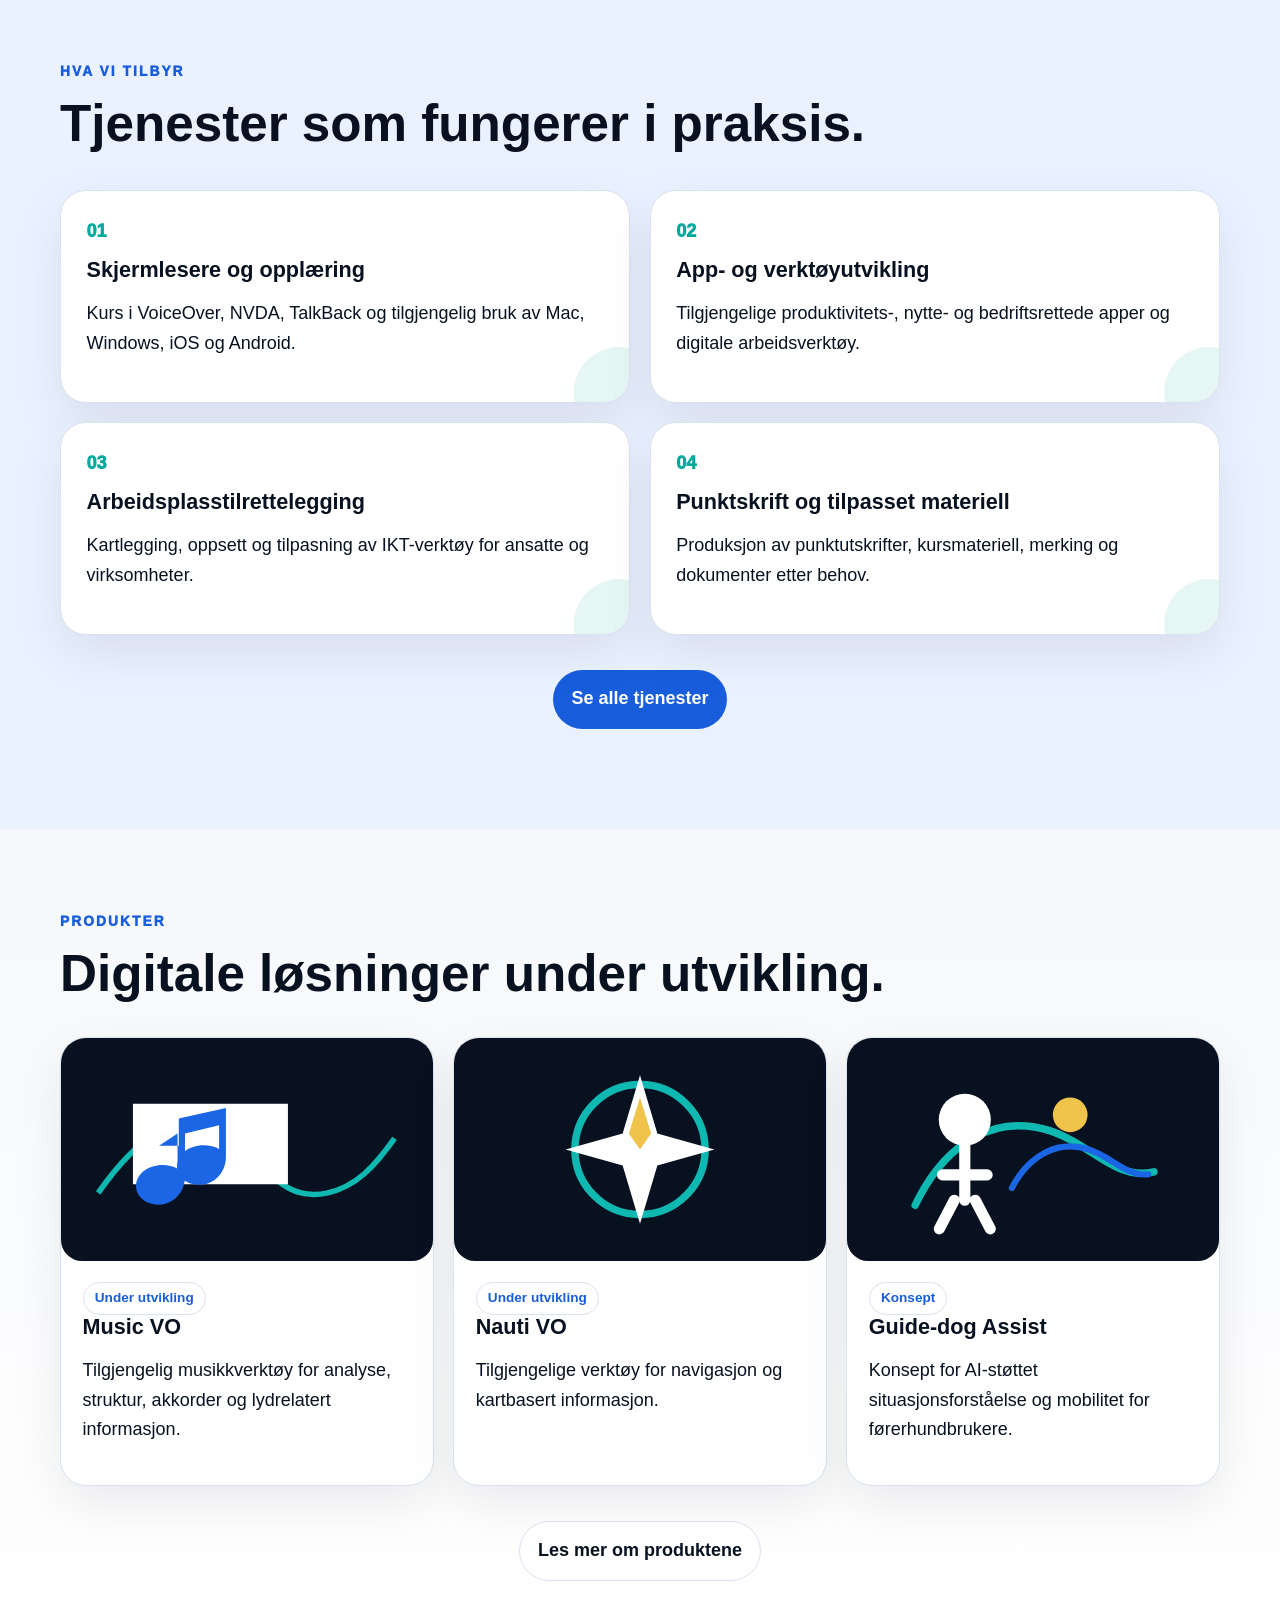
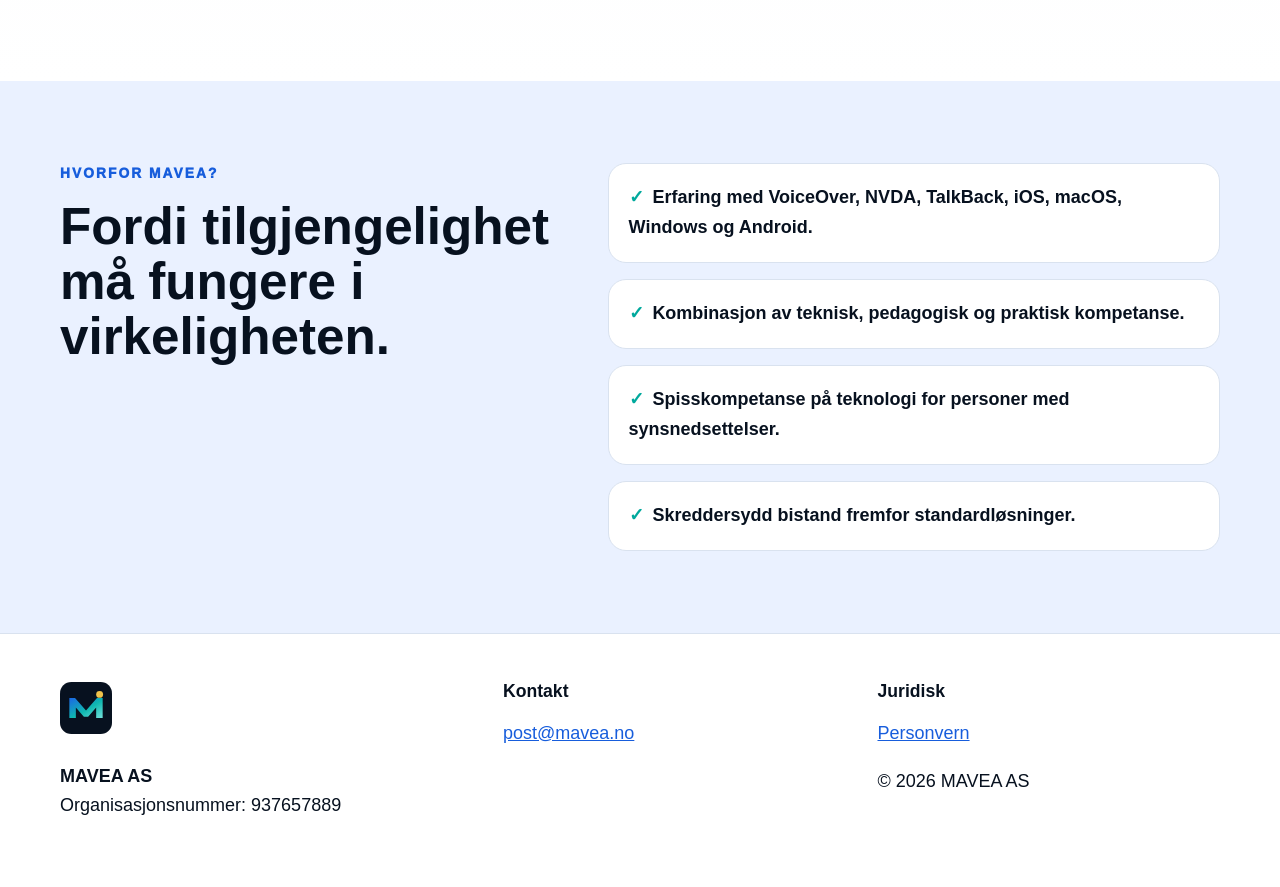
==== commit dbd2df94: "Add files via upload" ====
--- a/index.html
+++ b/index.html
@@ -19,7 +19,7 @@
 <a class="skip-link" href="#main">Hopp til hovedinnhold</a>
 <header class="site-header">
   <div class="container header-inner">
-    <a class="brand brand-lockup" href="index.html" aria-label="MAVEA AS"><img src="logo-horizontal.svg" alt="MAVEA AS" class="logo-horizontal"></a>
+    <a class="brand brand-lockup" href="index.html" aria-label="MAVEA AS"><img src="logo.svg" alt="" class="brand-mark"><span class="brand-name">MAVEA AS</span></a>
     <nav class="nav" aria-label="Hovedmeny">
       
 <a href="index.html">Forside</a>
--- a/styles.css
+++ b/styles.css
@@ -239,3 +239,84 @@
   text-decoration-thickness:3px;
   text-underline-offset:6px;
 }
+
+/* Version 7 final polish */
+.skip-link{
+  position:fixed;
+  top:0;
+  left:1rem;
+  transform:translateY(-140%);
+  z-index:9999;
+  opacity:0;
+  pointer-events:none;
+}
+.skip-link:focus{
+  transform:translateY(1rem);
+  opacity:1;
+  pointer-events:auto;
+}
+
+.brand-lockup{
+  display:inline-flex;
+  align-items:center;
+  gap:.75rem;
+  min-width:max-content;
+  overflow:visible;
+}
+.brand-mark{
+  width:52px;
+  height:52px;
+  flex:0 0 52px;
+  display:block;
+}
+.brand-name{
+  font-size:1.12rem;
+  font-weight:900;
+  letter-spacing:.015em;
+  white-space:nowrap;
+  color:var(--text);
+}
+.logo-horizontal{
+  display:none;
+}
+
+.site-header .container{
+  overflow:visible;
+}
+.header-inner{
+  min-height:72px;
+}
+
+.hero-v5{
+  background:
+    radial-gradient(circle at 12% 4%,color-mix(in srgb,var(--accent) 24%,transparent),transparent 29rem),
+    radial-gradient(circle at 88% 16%,color-mix(in srgb,var(--primary) 10%,transparent),transparent 26rem),
+    linear-gradient(135deg,var(--surface),var(--bg));
+}
+.hero-v5-grid{
+  grid-template-columns:minmax(0,1.05fr) minmax(420px,.95fr);
+  gap:72px;
+}
+.hero-art{
+  padding-left:12px;
+}
+
+@media(max-width:980px){
+  .hero-v5-grid{
+    grid-template-columns:1fr;
+    gap:42px;
+  }
+  .hero-art{
+    padding-left:0;
+  }
+}
+@media(max-width:880px){
+  .brand-mark{
+    width:48px;
+    height:48px;
+    flex-basis:48px;
+  }
+  .brand-name{
+    font-size:1.02rem;
+  }
+}
